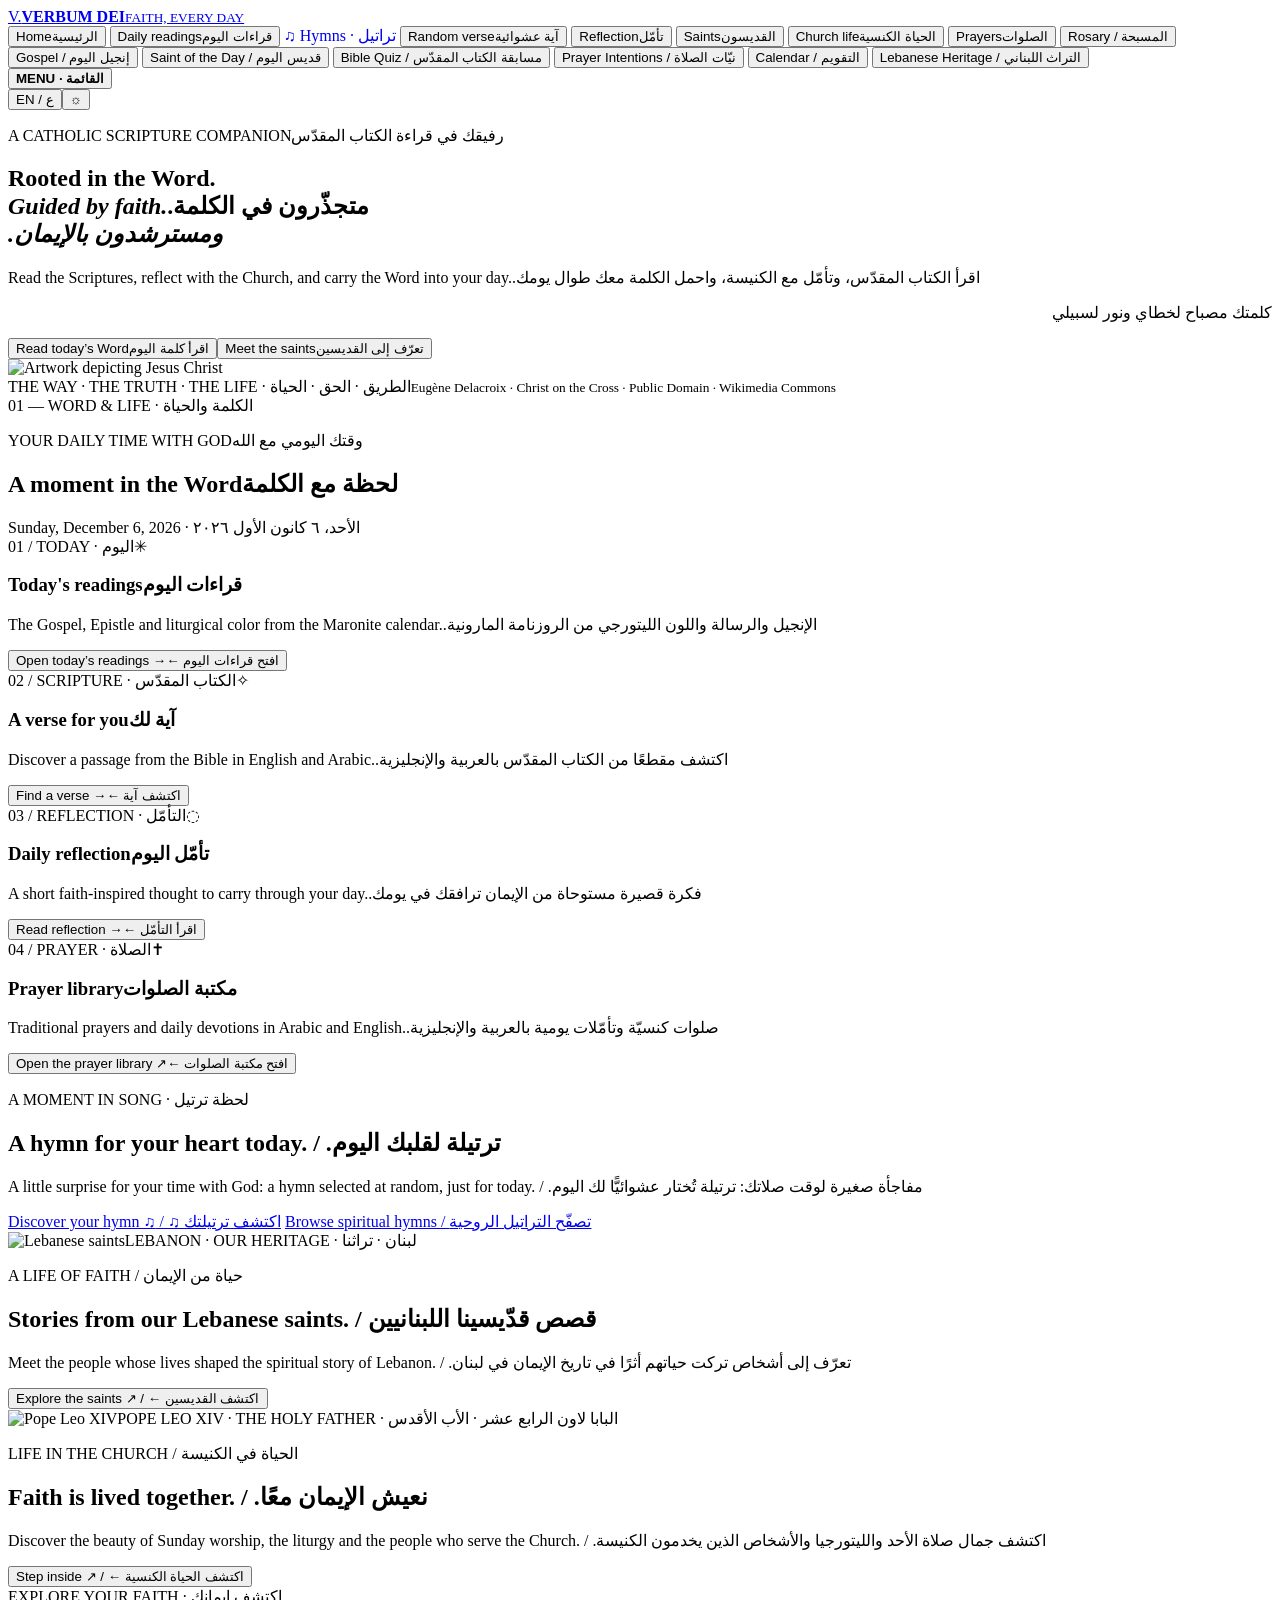
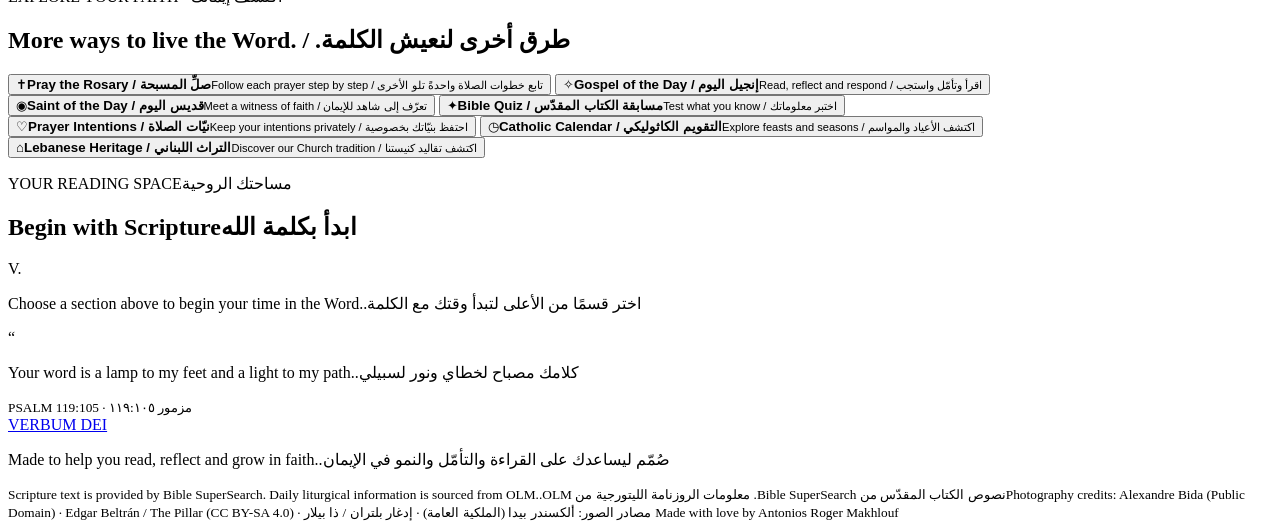
==== index.html @ 1c91845f "Promote hymns and daily surprise in website menu and homepage" ====
<!doctype html>
<html lang="en">
<head>
  <meta charset="utf-8">
  <meta name="viewport" content="width=device-width, initial-scale=1">
  <meta name="theme-color" content="#111c25">
  <meta name="description" content="Verbum Dei — Scripture, Maronite heritage, saints and prayer in Arabic and English.">
  <title>Verbum Dei — A living faith companion</title>
  <link rel="preconnect" href="https://fonts.googleapis.com">
  <link rel="preconnect" href="https://fonts.gstatic.com" crossorigin>
  <link href="https://fonts.googleapis.com/css2?family=Amiri:wght@400;700&family=DM+Sans:wght@400;500;600;700&family=Playfair+Display:wght@500;600;700&display=swap" rel="stylesheet">
  <link rel="stylesheet" href="./style.css?v=20261120-hymns1">
</head>
<body>
<div class="page-shell">
  <header class="site-header">
    <a class="brand" href="./" aria-label="Verbum Dei home"><span class="brand-mark">V.</span><span><strong>VERBUM DEI</strong><small>FAITH, EVERY DAY</small></span></a>
    <nav class="desktop-nav" aria-label="Main navigation">
      <button class="nav-link active" data-view="home" data-i18n="navHome">Home</button>
      <button class="nav-link" data-view="readings" data-i18n="navReadings">Readings</button>
      <a class="nav-link" href="./hymns.html" style="text-decoration:none">♫ Hymns · تراتيل</a>
      <button class="nav-link" data-view="verse" data-i18n="navVerse">Bible</button>
      <button class="nav-link" data-view="reflection" data-i18n="navReflection">Reflection</button>
      <button class="nav-link" data-view="saints" data-i18n="navSaints">Saints</button>
      <button class="nav-link" data-view="priest" data-i18n="navPriest">Church life</button>
      <button class="nav-link" data-view="prayers" data-i18n="navPrayers">Prayers</button>
      <button class="nav-link" data-view="rosary" data-bilingual-en="Rosary" data-bilingual-ar="المسبحة">Rosary</button>
      <button class="nav-link" data-view="gospel" data-bilingual-en="Gospel" data-bilingual-ar="إنجيل اليوم">Gospel</button>
      <button class="nav-link" data-view="saint-day" data-bilingual-en="Saint of the Day" data-bilingual-ar="قديس اليوم">Saint of day</button>
      <button class="nav-link" data-view="quiz" data-bilingual-en="Bible Quiz" data-bilingual-ar="مسابقة الكتاب المقدّس">Quiz</button>
      <button class="nav-link" data-view="intentions" data-bilingual-en="Prayer Intentions" data-bilingual-ar="نيّات الصلاة">Intentions</button>
      <button class="nav-link" data-view="calendar" data-bilingual-en="Calendar" data-bilingual-ar="التقويم">Calendar</button>
      <button class="nav-link" data-view="heritage" data-bilingual-en="Lebanese Heritage" data-bilingual-ar="التراث اللبناني">Lebanon</button>
    </nav>
    <button class="menu-toggle" id="menuToggle" type="button" aria-label="Open navigation menu" aria-controls="sideMenu" aria-haspopup="dialog" onclick="document.getElementById('sideMenu').showModal()"><span></span><span></span><span></span><b class="menu-toggle-label">MENU · القائمة</b></button><div class="header-actions"><button class="icon-button" id="languageButton" type="button" aria-label="Change language">EN / ع</button><button class="icon-button" id="settingsButton" type="button" aria-label="Settings">☼</button></div>
  </header>

  <main>
    <section class="hero">
      <div class="hero-copy">
        <p class="eyebrow" data-i18n="heroEyebrow">A QUIETER PLACE FOR WHAT MATTERS</p>
        <h1 data-i18n="heroTitle">Let the Word<br><em>stay with you.</em></h1>
        <p class="hero-subtitle" data-i18n="heroSubtitle">Scripture for today. Stories rooted in Lebanon. A little space to pause, pray and begin again.</p>
        <p class="arabic-hero" lang="ar" dir="rtl">كلمتك مصباح لخطاي ونور لسبيلي</p>
        <div class="hero-actions"><button class="primary-button" data-action="daily" data-i18n="heroButton">Read today's Word <span>↗</span></button><button class="quiet-button" data-view="saints" data-i18n="saintsButton">Meet the saints</button></div>
      </div>
      <div class="hero-art">
        <img src="https://commons.wikimedia.org/wiki/Special:FilePath/Eug%C3%A8ne_Delacroix_%281798-1863%29_-_Christ_on_the_Cross_-_NG6433_-_National_Gallery.jpg?width=1000" alt="Jesus Christ, in a traditional public-domain painting" loading="eager">
        <div class="image-caption"><span>THE WAY · THE TRUTH · THE LIFE · الطريق · الحق · الحياة</span><small>Artwork: Eugène Delacroix · Christ on the Cross · Public Domain · العمل الفني: أوجين ديلاكروا · المسيح على الصليب · الملكية العامة</small></div>
      </div>
      <div class="hero-index">01 <span>—</span> WORD & LIFE · الكلمة والحياة</div>
    </section>

    <section class="welcome-row">
      <div><p class="section-kicker" data-i18n="welcomeKicker">YOUR DAILY PAUSE</p><h2 data-i18n="welcomeTitle">A moment that belongs to you.</h2></div>
      <div class="date-chip" id="todayDate">Today</div>
    </section>
    <section class="feature-grid">
      <article class="feature-card daily-card"><div class="card-topline"><span class="card-index">01 / TODAY · اليوم</span><span class="card-symbol">✳</span></div><h3 data-i18n="dailyTitle">The daily readings</h3><p data-i18n="dailyDescription">The Gospel, Epistle and liturgical color from the Maronite calendar.</p><button class="text-button" data-action="daily" data-i18n="openReadings">Explore today's readings ↗</button></article>
      <article class="feature-card verse-card"><div class="card-topline"><span class="card-index">02 / SCRIPTURE · الكتاب المقدّس</span><span class="card-symbol">✧</span></div><h3 data-i18n="verseTitle">A verse to carry</h3><p data-i18n="verseDescription">A passage from Scripture in English and Arabic, with a thought to keep.</p><button class="text-button" data-action="verse" data-i18n="findVerse">Find a verse ↗</button></article>
      <article class="feature-card reflection-card"><div class="card-topline"><span class="card-index">03 / REFLECTION · التأمّل</span><span class="card-symbol">◌</span></div><h3 data-i18n="reflectionTitle">A daily reflection</h3><p data-i18n="reflectionDescription">Small reflections and prayers for the ordinary moments of life.</p><button class="text-button" data-action="reflection" data-i18n="readReflection">Take a moment ↗</button></article>
      <article class="feature-card prayer-card"><div class="card-topline"><span class="card-index">04 / PRAYER · الصلاة</span><span class="card-symbol">✝</span></div><h3 data-i18n="prayersTitle">Prayer library</h3><p data-i18n="prayersDescription">Traditional prayers and daily devotions in Arabic and English.</p><button class="text-button" data-view="prayers" data-i18n="openPrayers">Open the prayer library ↗</button></article>
    </section>

    <section class="hymn-invitation" aria-labelledby="hymnInvitationTitle">
      <div class="hymn-invitation-copy">
        <p class="section-kicker">A MOMENT IN SONG · لحظة ترتيل</p>
        <h2 id="hymnInvitationTitle" data-bilingual-en="A hymn for your heart today." data-bilingual-ar="ترتيلة لقلبك اليوم.">A hymn for your heart today.</h2>
        <p data-bilingual-en="A little surprise for your time with God: a hymn selected at random, just for today." data-bilingual-ar="مفاجأة صغيرة لوقت صلاتك: ترتيلة تُختار عشوائيًّا لك اليوم.">A little surprise for your time with God: a hymn selected at random, just for today.</p>
      </div>
      <div class="hymn-invitation-actions">
        <a class="hymn-invitation-action primary" href="./hymns.html#today" data-bilingual-en="Discover your hymn ♫" data-bilingual-ar="اكتشف ترتيلتك ♫">Discover your hymn ♫</a>
        <a class="hymn-invitation-action" href="./hymns.html" data-bilingual-en="Browse spiritual hymns" data-bilingual-ar="تصفّح التراتيل الروحية">Browse spiritual hymns</a>
      </div>
    </section>

    <section class="spotlight-grid">
      <article class="spotlight saint-spotlight">
        <div class="spotlight-image saint-image"><img src="https://encrypted-tbn0.gstatic.com/images?q=tbn:ANd9GcTyjdWGDsHNT6WqDKB55A8XqXgP4Lu_i5AbZQ5ttlpr0g&s=10" alt="Lebanese saints" loading="lazy"><span class="image-label">LEBANON · OUR HERITAGE · لبنان · تراثنا</span></div>
        <div class="spotlight-copy"><p class="section-kicker" data-bilingual-en="A LIFE OF FAITH" data-bilingual-ar="حياة من الإيمان">A LIFE OF FAITH</p><h2 data-bilingual-en="Stories from our Lebanese saints." data-bilingual-ar="قصص قدّيسينا اللبنانيين"><span>Stories from our</span><br><em>Lebanese saints.</em></h2><p data-bilingual-en="Meet the people whose lives shaped the spiritual story of Lebanon." data-bilingual-ar="تعرّف إلى أشخاص تركت حياتهم أثرًا في تاريخ الإيمان في لبنان.">Meet the people whose lives shaped the spiritual story of Lebanon — in Arabic and English.</p><button class="text-button" data-view="saints" data-bilingual-en="Explore the saints ↗" data-bilingual-ar="اكتشف القديسين ←">Explore the saints ↗</button></div>
      </article>
      <article class="spotlight priest-spotlight">
        <div class="spotlight-image priest-image"><img src="https://commons.wikimedia.org/wiki/Special:FilePath/Pope_Leo_XIV_2.jpg" alt="Pope Leo XIV" loading="lazy"><span class="image-label">POPE LEO XIV · THE HOLY FATHER · البابا لاون الرابع عشر · الأب الأقدس</span></div>
        <div class="spotlight-copy"><p class="section-kicker" data-bilingual-en="LIFE IN THE CHURCH" data-bilingual-ar="الحياة في الكنيسة">LIFE IN THE CHURCH</p><h2 data-bilingual-en="Faith is lived together." data-bilingual-ar="نعيش الإيمان معًا."><span>Faith is lived</span><br><em>together.</em></h2><p data-bilingual-en="Discover the beauty of Sunday worship, the liturgy and the people who serve the Church." data-bilingual-ar="اكتشف جمال صلاة الأحد والليتورجيا والأشخاص الذين يخدمون الكنيسة.">Discover the beauty of Sunday worship, the liturgy and the people who serve the Church.</p><button class="text-button" data-view="priest" data-bilingual-en="Step inside ↗" data-bilingual-ar="اكتشف الحياة الكنسية ←">Step inside ↗</button></div>
      </article>
    </section>

    <section class="community-section">
      <div class="section-kicker">EXPLORE YOUR FAITH · اكتشف إيمانك</div>
      <h2 data-bilingual-en="More ways to live the Word." data-bilingual-ar="طرق أخرى لنعيش الكلمة.">More ways to live the Word.</h2>
      <div class="community-grid">
        <button data-view="rosary"><span>✝</span><strong data-bilingual-en="Pray the Rosary" data-bilingual-ar="صلِّ المسبحة">Pray the Rosary</strong><small data-bilingual-en="Follow each prayer step by step" data-bilingual-ar="تابع خطوات الصلاة واحدةً تلو الأخرى">Follow each prayer step by step</small></button>
        <button data-view="gospel"><span>✧</span><strong data-bilingual-en="Gospel of the Day" data-bilingual-ar="إنجيل اليوم">Gospel of the Day</strong><small data-bilingual-en="Read, reflect and respond" data-bilingual-ar="اقرأ وتأمّل واستجب">Read, reflect and respond</small></button>
        <button data-view="saint-day"><span>◉</span><strong data-bilingual-en="Saint of the Day" data-bilingual-ar="قديس اليوم">Saint of the Day</strong><small data-bilingual-en="Meet a witness of faith" data-bilingual-ar="تعرّف إلى شاهد للإيمان">Meet a witness of faith</small></button>
        <button data-view="quiz"><span>✦</span><strong data-bilingual-en="Bible Quiz" data-bilingual-ar="مسابقة الكتاب المقدّس">Bible Quiz</strong><small data-bilingual-en="Test what you know" data-bilingual-ar="اختبر معلوماتك">Test what you know</small></button>
        <button data-view="intentions"><span>♡</span><strong data-bilingual-en="Prayer Intentions" data-bilingual-ar="نيّات الصلاة">Prayer Intentions</strong><small data-bilingual-en="Keep your intentions privately" data-bilingual-ar="احتفظ بنيّاتك بخصوصية">Keep your intentions privately</small></button>
        <button data-view="calendar"><span>◷</span><strong data-bilingual-en="Catholic Calendar" data-bilingual-ar="التقويم الكاثوليكي">Catholic Calendar</strong><small data-bilingual-en="Explore feasts and seasons" data-bilingual-ar="اكتشف الأعياد والمواسم">Explore feasts and seasons</small></button>
        <button data-view="heritage"><span>⌂</span><strong data-bilingual-en="Lebanese Heritage" data-bilingual-ar="التراث اللبناني">Lebanese Heritage</strong><small data-bilingual-en="Discover our Church tradition" data-bilingual-ar="اكتشف تقاليد كنيستنا">Discover our Church tradition</small></button>
      </div>
    </section>

    <section class="content-panel" id="contentPanel" aria-live="polite">
      <div class="panel-heading"><div><p class="section-kicker" data-i18n="yourReading">YOUR READING SPACE</p><h2 id="panelTitle" data-i18n="welcomePanelTitle">Begin with Scripture</h2></div><span class="panel-mark">V.</span></div>
      <div id="output" class="output-content"><p class="empty-state" data-i18n="emptyPrompt">Choose a section above to begin your time in the Word.</p></div>
    </section>
    <section class="quote-strip"><span>“</span><p data-i18n="quote">Your word is a lamp to my feet and a light to my path.</p><small>PSALM 119:105 · مزمور ١١٩:١٠٥</small></section>
  </main>
  <footer class="site-footer"><a class="footer-brand" href="./">VERBUM DEI</a><p data-i18n="footer">Made to help you read, reflect and grow in faith.</p><small class="disclaimer" data-i18n="disclaimer">Scripture text is provided by Bible SuperSearch. Daily liturgical information is sourced from OLM.</small><small class="credits">Photography credits: Alexandre Bida (Public Domain) · Edgar Beltrán / The Pillar (CC BY-SA 4.0) · مصادر الصور: ألكسندر بيدا (الملكية العامة) · إدغار بلتران / ذا بيلار</small>
    <small class="credits">Made with love by Antonios Roger Makhlouf</small></footer>
</div>


  <dialog class="side-menu" id="sideMenu" aria-label="Main navigation" onclick="if(event.target.closest('[data-view]')) this.close()">
    <div class="side-menu-heading">
      <div><span class="side-menu-kicker">VERBUM DEI</span><h2>Explore · اكتشف</h2><p>Choose a section · اختر قسمًا</p></div>
      <button class="side-menu-close" id="sideMenuClose" type="button" aria-label="Close menu" onclick="document.getElementById('sideMenu').close()">×</button>
    </div>
    <nav class="side-menu-links" aria-label="Website sections">
      <button class="side-menu-link" data-view="home"><span class="side-menu-icon">⌂</span><span><strong>Home</strong><small>الرئيسية</small></span></button>
      <button class="side-menu-link" data-view="readings"><span class="side-menu-icon">☼</span><span><strong>Daily Readings</strong><small>قراءات اليوم</small></span></button>
      <a class="side-menu-link" href="./hymns.html" style="text-decoration:none"><span class="side-menu-icon">♫</span><span><strong>Spiritual Hymns</strong><small>تراتيل روحية</small></span></a>
      <a class="side-menu-link" href="./hymns.html#today" style="text-decoration:none"><span class="side-menu-icon">✦</span><span><strong>Your Hymn Today</strong><small>ترتيلة لك اليوم</small></span></a>
      <button class="side-menu-link" data-view="gospel"><span class="side-menu-icon">✝</span><span><strong>Gospel of the Day</strong><small>إنجيل اليوم</small></span></button>
      <button class="side-menu-link" data-view="verse"><span class="side-menu-icon">▤</span><span><strong>Bible & Verses</strong><small>الكتاب المقدّس والآيات</small></span></button>
      <button class="side-menu-link" data-view="reflection"><span class="side-menu-icon">✧</span><span><strong>Daily Reflection</strong><small>تأمّل اليوم</small></span></button>
      <button class="side-menu-link" data-view="saints"><span class="side-menu-icon">◉</span><span><strong>Lebanese Saints</strong><small>القدّيسون اللبنانيون</small></span></button>
      <button class="side-menu-link" data-view="saint-day"><span class="side-menu-icon">✦</span><span><strong>Saint of the Day</strong><small>قدّيس اليوم</small></span></button>
      <button class="side-menu-link" data-view="priest"><span class="side-menu-icon">⌂</span><span><strong>Church Life</strong><small>الحياة الكنسيّة</small></span></button>
      <button class="side-menu-link" data-view="prayers"><span class="side-menu-icon">♡</span><span><strong>Prayer Library</strong><small>مكتبة الصلوات</small></span></button>
      <button class="side-menu-link" data-view="rosary"><span class="side-menu-icon">✝</span><span><strong>Rosary</strong><small>المسبحة</small></span></button>
      <button class="side-menu-link" data-view="quiz"><span class="side-menu-icon">?</span><span><strong>Bible Quiz</strong><small>مسابقة الكتاب المقدّس</small></span></button>
      <button class="side-menu-link" data-view="intentions"><span class="side-menu-icon">♡</span><span><strong>Prayer Intentions</strong><small>نيّات الصلاة</small></span></button>
      <button class="side-menu-link" data-view="calendar"><span class="side-menu-icon">▦</span><span><strong>Church Calendar</strong><small>التقويم الكنسي</small></span></button>
      <button class="side-menu-link" data-view="heritage"><span class="side-menu-icon">⌁</span><span><strong>Lebanese Heritage</strong><small>التراث اللبناني</small></span></button>
    </nav>
    <div class="side-menu-footer"><button class="side-menu-settings" id="sideMenuSettings" type="button" onclick="document.getElementById('sideMenu').close(); document.getElementById('settingsButton').click()"><span>⚙</span><span><strong>Settings</strong><small>الإعدادات</small></span></button><p>Faith, every day · الإيمان كل يوم</p></div>
  </dialog>

<dialog id="settingsDialog" class="settings-dialog"><form method="dialog" class="settings-form"><div class="dialog-heading"><div><p class="section-kicker" data-i18n="settingsKicker">MAKE IT YOURS</p><h2 data-i18n="settingsTitle">Settings</h2></div><button class="close-button" value="cancel" aria-label="Close">×</button></div><label for="displayLanguage" data-i18n="languageLabel">Display language</label><select id="displayLanguage"><option value="both">English + العربية</option><option value="en">English</option><option value="ar">العربية</option></select><label for="fontSize" data-i18n="fontLabel">Website text size</label><select id="fontSize"><option value="small">Small · صغير</option><option value="normal">Normal · عادي</option><option value="large">Large · كبير</option><option value="xlarge">Extra large · كبير جدًا</option></select><label for="colorTheme" data-i18n="themeLabel">Color mood</label><select id="colorTheme"><option value="midnight">Midnight & copper · منتصف الليل والنحاس</option><option value="daylight">Daylight · ضوء النهار</option></select><button class="primary-button" id="saveSettings" value="save" data-i18n="saveSettings">Save settings</button></form></dialog>
<script src="./botData.js" defer></script><script src="./prayers.js" defer></script><script src="./app.js?v=20261112-14" defer></script><script src="./saints.js?v=20261115-1" defer></script>
</body></html>
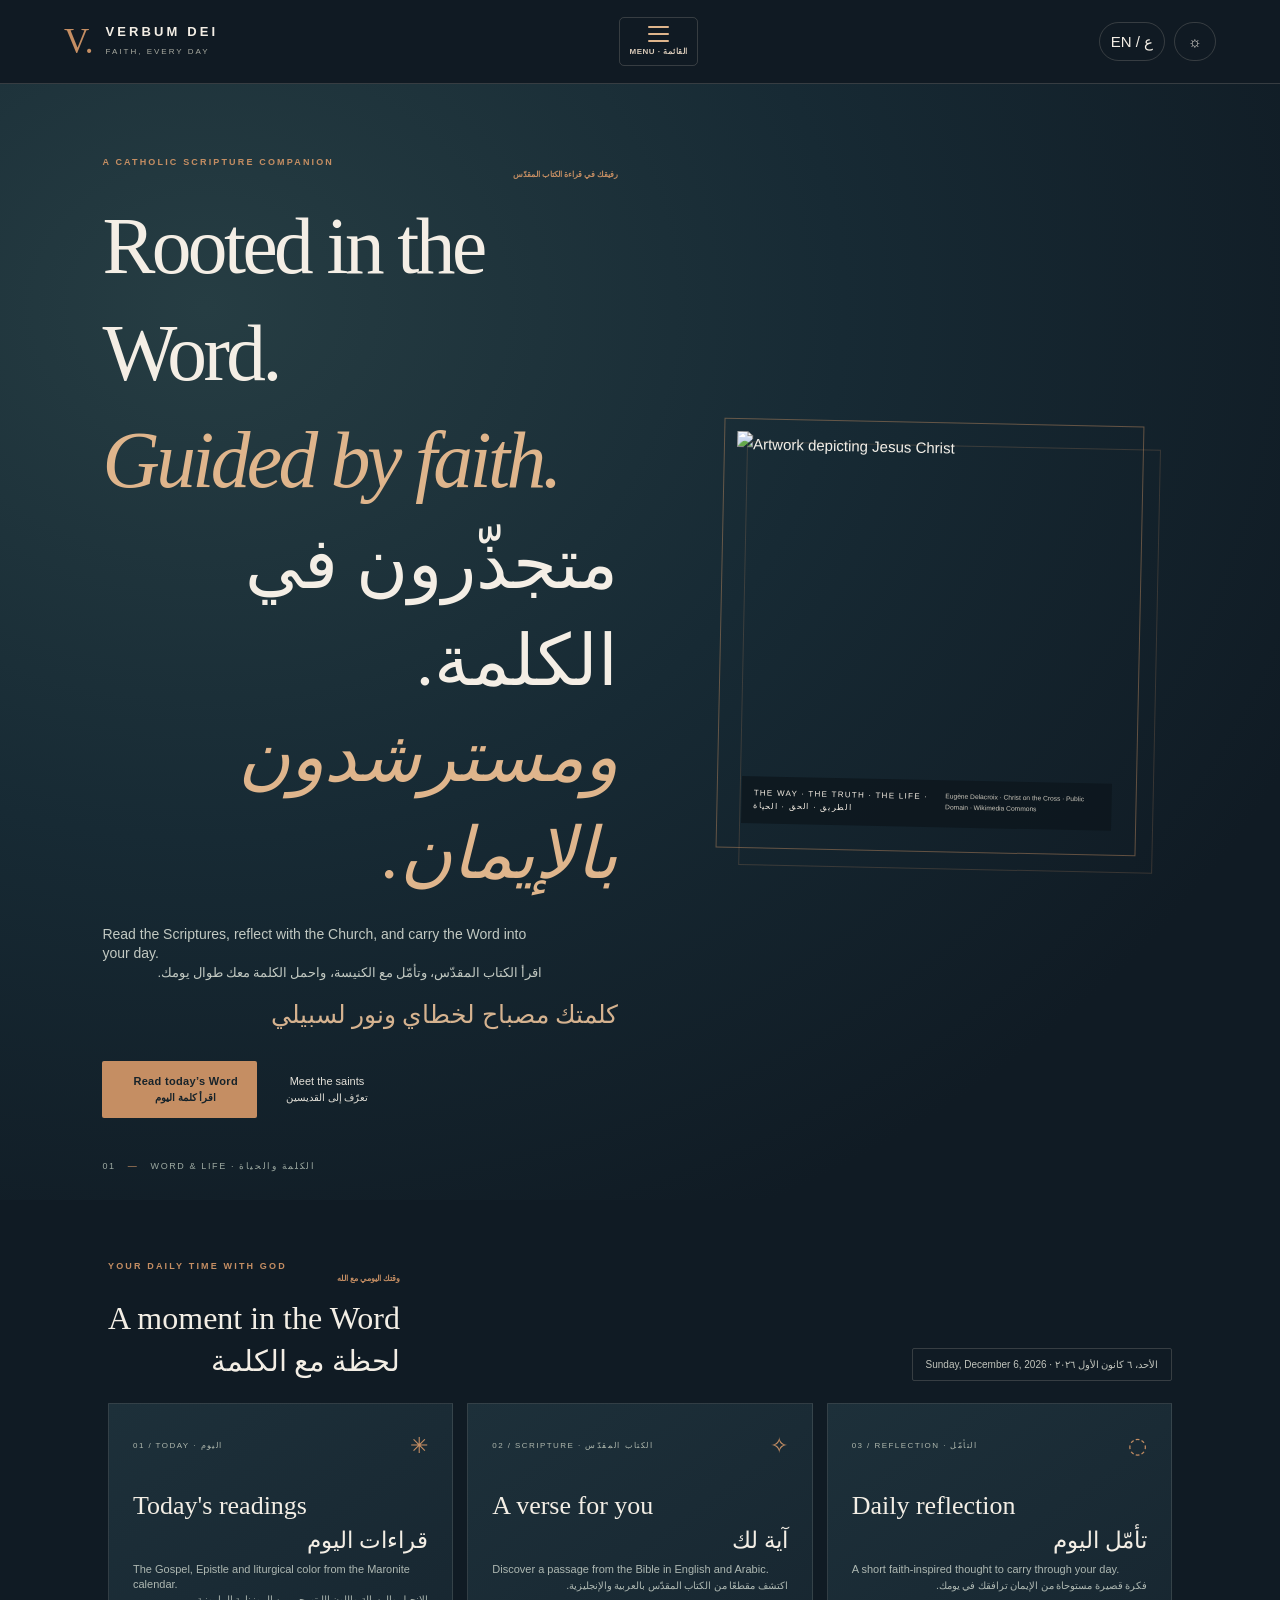
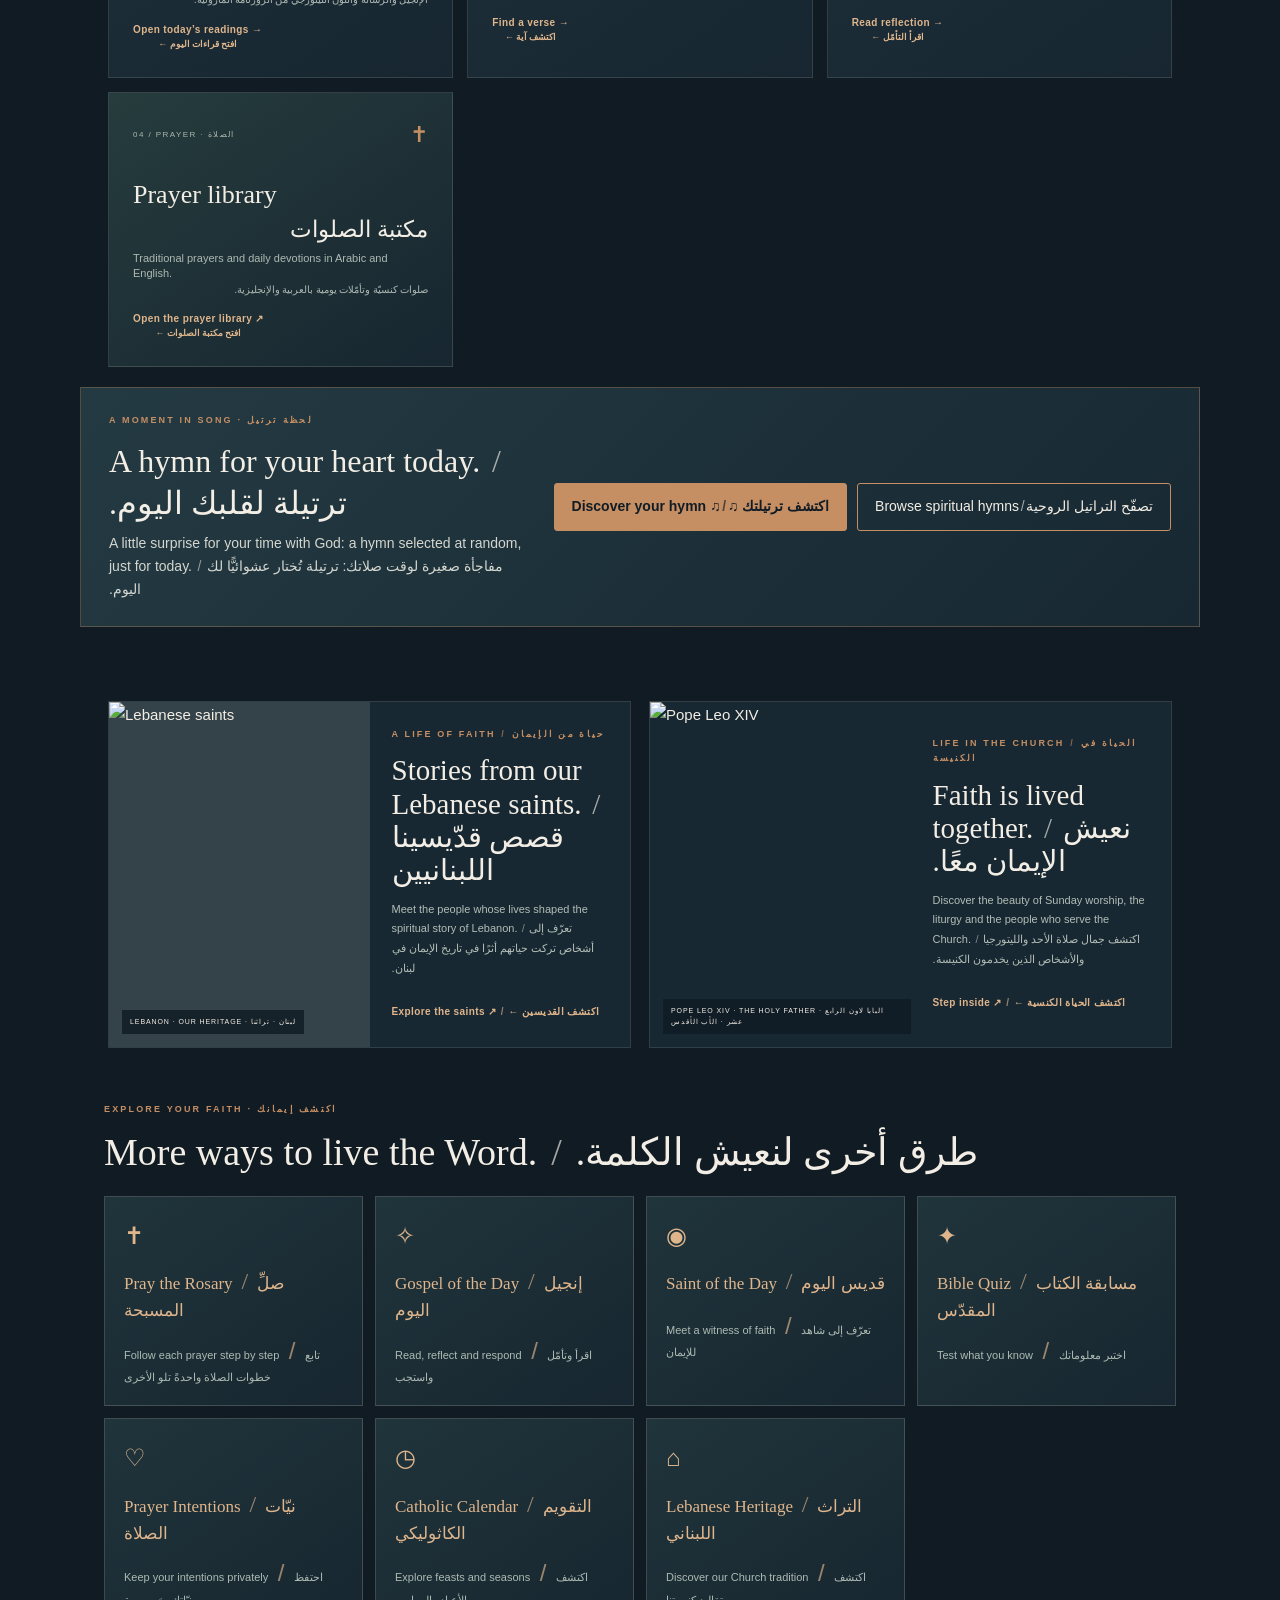
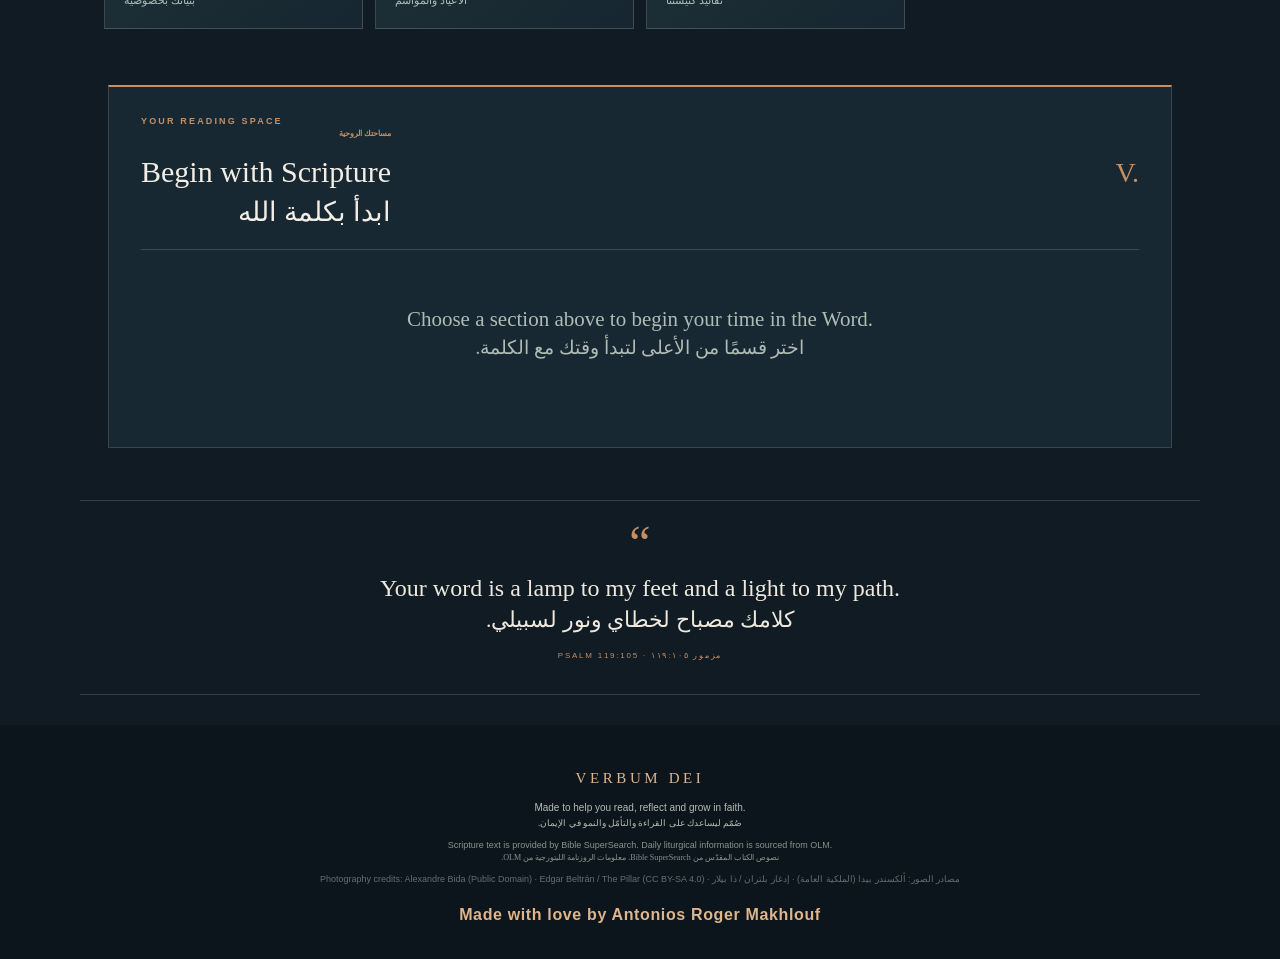
==== commit b9ec51b6: "Refresh cached scripts and styles for daily saints biography feature" ====
--- a/index.html
+++ b/index.html
@@ -9,7 +9,7 @@
   <link rel="preconnect" href="https://fonts.googleapis.com">
   <link rel="preconnect" href="https://fonts.gstatic.com" crossorigin>
   <link href="https://fonts.googleapis.com/css2?family=Amiri:wght@400;700&family=DM+Sans:wght@400;500;600;700&family=Playfair+Display:wght@500;600;700&display=swap" rel="stylesheet">
-  <link rel="stylesheet" href="./style.css?v=20261120-hymns1">
+  <link rel="stylesheet" href="./style.css?v=20261120-saintbio1">
 </head>
 <body>
 <div class="page-shell">
@@ -137,5 +137,5 @@
   </dialog>
 
 <dialog id="settingsDialog" class="settings-dialog"><form method="dialog" class="settings-form"><div class="dialog-heading"><div><p class="section-kicker" data-i18n="settingsKicker">MAKE IT YOURS</p><h2 data-i18n="settingsTitle">Settings</h2></div><button class="close-button" value="cancel" aria-label="Close">×</button></div><label for="displayLanguage" data-i18n="languageLabel">Display language</label><select id="displayLanguage"><option value="both">English + العربية</option><option value="en">English</option><option value="ar">العربية</option></select><label for="fontSize" data-i18n="fontLabel">Website text size</label><select id="fontSize"><option value="small">Small · صغير</option><option value="normal">Normal · عادي</option><option value="large">Large · كبير</option><option value="xlarge">Extra large · كبير جدًا</option></select><label for="colorTheme" data-i18n="themeLabel">Color mood</label><select id="colorTheme"><option value="midnight">Midnight & copper · منتصف الليل والنحاس</option><option value="daylight">Daylight · ضوء النهار</option></select><button class="primary-button" id="saveSettings" value="save" data-i18n="saveSettings">Save settings</button></form></dialog>
-<script src="./botData.js" defer></script><script src="./prayers.js" defer></script><script src="./app.js?v=20261112-14" defer></script><script src="./saints.js?v=20261115-1" defer></script>
+<script src="./botData.js" defer></script><script src="./prayers.js" defer></script><script src="./app.js?v=20261120-saintbio1" defer></script><script src="./saints.js?v=20261120-saintbio1" defer></script>
 </body></html>
--- a/style.css
+++ b/style.css
@@ -0,0 +1,284 @@
+:root{--night:#101b24;--night-2:#172630;--night-3:#20333c;--paper:#f3eee5;--paper-2:#e8dfd2;--ink:#202b2d;--muted:#a8b0a9;--copper:#c58e63;--copper-light:#dfb58c;--olive:#8d9479;--line:rgba(232,220,203,.18);--card:#192832;--reading-scale:1}
+*{box-sizing:border-box}html{scroll-behavior:smooth}body{margin:0;background:var(--night);color:var(--paper);font-family:"DM Sans",sans-serif;font-size:15px;line-height:1.7}.page-shell{overflow:hidden}button,select{font:inherit}button{cursor:pointer}.site-header{min-height:84px;display:flex;align-items:center;justify-content:space-between;padding:0 max(5vw,24px);background:rgba(16,27,36,.96);border-bottom:1px solid var(--line);position:relative;z-index:5}.brand{display:flex;align-items:center;gap:12px;color:var(--paper);text-decoration:none}.brand-mark{font-family:"Playfair Display",serif;font-size:35px;color:var(--copper);line-height:1}.brand strong{display:block;font-size:13px;letter-spacing:.24em;line-height:1.2}.brand small{display:block;color:#a8aaa0;font-size:8px;letter-spacing:.25em;margin-top:5px}.desktop-nav{display:flex;align-items:center;gap:24px}.nav-link{background:none;border:0;color:#b8c0bb;font-size:11px;padding:10px 0;white-space:nowrap;transition:color .2s}.nav-link:hover,.nav-link.active{color:var(--copper-light)}.header-actions{display:flex;gap:9px}.icon-button{color:var(--paper);border:1px solid var(--line);background:transparent;border-radius:50px;min-width:42px;height:39px;padding:0 11px}.icon-button:hover{border-color:var(--copper)}.hero{position:relative;min-height:560px;display:grid;grid-template-columns:1.02fr .98fr;align-items:center;gap:6%;padding:72px max(8vw,34px) 82px;background:radial-gradient(ellipse at 16% 20%,#263d43 0%,#172a34 42%,#101b24 80%)}.hero-copy{max-width:570px;position:relative;z-index:1}.eyebrow,.section-kicker{font-size:9px;letter-spacing:.24em;font-weight:700;color:var(--copper);margin:0 0 12px}.hero h1{font-family:"Playfair Display",serif;font-size:clamp(48px,6.2vw,84px);line-height:1.02;font-weight:500;letter-spacing:-.045em;margin:0;color:#f4eee5}.hero h1 em,.spotlight h2 em{font-weight:500;color:var(--copper-light)}.hero-subtitle{max-width:440px;color:#c2c9c2;font-size:14px;margin:23px 0 12px}.arabic-hero{font-family:Amiri,serif;font-size:25px;color:#d5b28f;margin:12px 0 25px}.hero-actions{display:flex;gap:23px;align-items:center}.primary-button{border:0;border-radius:2px;background:var(--copper);color:#17232a;padding:13px 19px;font-weight:700;font-size:11px;letter-spacing:.03em}.primary-button:hover{background:#d8a77d}.primary-button span{padding-left:12px}.quiet-button{background:none;border:0;color:#e3e0d8;font-size:11px}.hero-art{position:relative;width:min(100%,420px);justify-self:center;height:430px;padding:12px;border:1px solid rgba(197,142,99,.45);transform:rotate(1.2deg)}.hero-art:before{content:"";position:absolute;inset:22px -18px -18px 22px;border:1px solid rgba(197,142,99,.22);z-index:0}.hero-art img{width:100%;height:100%;object-fit:cover;object-position:center 30%;filter:saturate(.78) contrast(1.02);position:relative;z-index:1}.image-caption{position:absolute;bottom:24px;left:24px;right:24px;z-index:2;background:rgba(12,22,28,.76);padding:10px 12px;color:#f5eee4;font-size:8px;letter-spacing:.16em;display:flex;justify-content:space-between;gap:8px}.image-caption small{letter-spacing:0;color:#c9c5ba}.hero-index{position:absolute;bottom:25px;left:8vw;font-size:9px;letter-spacing:.18em;color:#9da9a1}.hero-index span{color:var(--copper);padding:0 8px}.welcome-row{display:flex;justify-content:space-between;align-items:end;margin:60px auto 22px;max-width:1120px;padding:0 28px}.welcome-row h2,.panel-heading h2,.dialog-heading h2{font-family:"Playfair Display",serif;font-size:32px;line-height:1.15;font-weight:500;margin:0;color:var(--paper)}.date-chip{border:1px solid var(--line);color:#c1c4bc;border-radius:2px;padding:7px 13px;font-size:10px}.feature-grid{max-width:1120px;margin:0 auto;padding:0 28px;display:grid;grid-template-columns:repeat(3,1fr);gap:14px}.feature-card{background:linear-gradient(145deg,#1d303a,#172630);border:1px solid rgba(232,220,203,.12);padding:23px 24px 22px;min-height:220px;transition:transform .25s,border-color .25s}.feature-card:hover{transform:translateY(-5px);border-color:rgba(197,142,99,.55)}.card-topline{display:flex;justify-content:space-between;align-items:center}.card-index{font-size:8px;letter-spacing:.18em;color:#aeb7ad}.card-symbol{font-size:22px;color:var(--copper)}.feature-card h3{font-family:"Playfair Display",serif;font-size:26px;font-weight:500;color:#f3eee5;margin:24px 0 5px}.feature-card p{color:#aeb8b2;font-size:11px;line-height:1.7;min-height:38px;margin:0 0 16px}.text-button{border:0;padding:0;background:transparent;color:var(--copper-light);font-size:10px;font-weight:700;letter-spacing:.04em}.text-button:hover{color:#fff}.spotlight-grid{max-width:1120px;margin:74px auto 0;padding:0 28px;display:grid;grid-template-columns:1fr 1fr;gap:18px}.spotlight{background:#182832;border:1px solid rgba(232,220,203,.12);display:grid;grid-template-columns:1fr 1fr;min-height:310px;overflow:hidden}.spotlight-image{min-height:310px;position:relative;background-size:cover;background-position:center}.saint-image{background-color:#34434a}.saint-image>img{width:100%;height:100%;position:absolute;inset:0;object-fit:cover;object-position:center;filter:linear-gradient(180deg,rgba(16,27,36,.05),rgba(16,27,36,.45))}.priest-image img{width:100%;height:100%;position:absolute;inset:0;object-fit:cover;object-position:center}.image-label{position:absolute;left:13px;bottom:13px;z-index:2;background:rgba(16,27,36,.82);padding:6px 8px;color:#f4eee5;font-size:7px;letter-spacing:.13em}.spotlight-copy{padding:25px 22px;align-self:center}.spotlight h2{font-family:"Playfair Display",serif;font-size:29px;line-height:1.15;font-weight:500;margin:0 0 12px}.spotlight-copy>p:not(.section-kicker){font-size:11px;color:#b2bdb6;line-height:1.8;margin:0 0 18px}.content-panel{max-width:1064px;margin:56px auto 0;padding:28px 32px 32px;background:#182832;border:1px solid rgba(232,220,203,.16);border-top:2px solid var(--copper);min-height:210px}.panel-heading{display:flex;align-items:center;justify-content:space-between;padding-bottom:18px;border-bottom:1px solid var(--line)}.panel-heading h2{font-size:30px}.panel-mark{font-family:"Playfair Display",serif;font-size:28px;color:var(--copper)}.empty-state{color:#b0bbb4;text-align:center;padding:34px 10px;font-family:"Playfair Display",serif;font-size:21px}.output-content{font-size:calc(14px * var(--reading-scale))}.output-content h3{font-family:"Playfair Display",serif;font-size:25px;color:var(--copper-light);margin:22px 0 8px}.reading-block{border-bottom:1px solid var(--line);padding:12px 0 18px}.reading-block:last-child{border:0}.reference{color:var(--copper);font-size:10px;letter-spacing:.08em;font-weight:700}.scripture{font-family:"Playfair Display",serif;font-size:22px;line-height:1.6;color:#f1ece2;white-space:pre-wrap}.scripture.arabic{font-family:Amiri,serif;font-size:25px;line-height:1.9;direction:rtl;text-align:right}.meaning{color:#b3beb7;font-size:12px;white-space:pre-wrap}.two-language{display:grid;grid-template-columns:1fr 1fr;gap:22px}.language-column{min-width:0}.loading{color:#bdc4bb;padding:26px 0;text-align:center}.error-message{color:#f0b4a8;background:rgba(160,68,68,.12);padding:12px 14px}.quote-strip{max-width:1120px;margin:52px auto 0;text-align:center;padding:28px 20px;border-top:1px solid var(--line);border-bottom:1px solid var(--line)}.quote-strip>span{font-family:Georgia,serif;font-size:48px;color:var(--copper);line-height:.6}.quote-strip p{font-family:"Playfair Display",serif;font-size:24px;margin:5px 0;color:#eee8dd}.quote-strip small{color:var(--copper);font-size:8px;letter-spacing:.22em}.site-footer{text-align:center;padding:40px 20px 30px;margin-top:30px;background:#0c151c;color:#c9c6bb}.footer-brand{font-family:"Playfair Display",serif;letter-spacing:.24em;color:var(--copper-light);text-decoration:none}.site-footer p{font-size:10px;color:#b4bcb5}.site-footer small{display:block;color:#87948d;font-size:9px;margin-top:8px}.site-footer .credits{opacity:.7}.settings-dialog{border:1px solid var(--copper);border-radius:3px;width:min(92vw,440px);padding:0;background:var(--night-2);color:var(--paper)}.settings-dialog::backdrop{background:rgba(5,12,16,.78);backdrop-filter:blur(4px)}.settings-form{padding:27px;display:grid;gap:10px}.dialog-heading{display:flex;justify-content:space-between;align-items:start;margin-bottom:12px}.dialog-heading h2{font-size:32px}.close-button{border:0;background:transparent;font-size:28px;color:#aeb7ad}.settings-form label{font-size:11px;color:#c0c8c0;font-weight:700;margin-top:7px}.settings-form select{border:1px solid var(--line);background:#20333c;color:var(--paper);border-radius:2px;padding:11px}.theme-day{--night:#e9e4da;--night-2:#f2eee6;--paper:#263236;--line:rgba(38,50,54,.2);--card:#f4f0e8}.theme-day .site-header,.theme-day .site-footer{background:#dcd5c8;color:#263236}.theme-day .hero{background:linear-gradient(120deg,#d7ded6,#eee6d8)}.theme-day .hero h1,.theme-day .welcome-row h2,.theme-day .panel-heading h2{color:#263236}.theme-day .hero-subtitle,.theme-day .feature-card p{color:#5b6864}.theme-day .feature-card,.theme-day .spotlight,.theme-day .content-panel{background:#f6f1e8}.theme-day .feature-card h3,.theme-day .spotlight h2,.theme-day .scripture{color:#263236}.theme-day .spotlight-copy>p:not(.section-kicker),.theme-day .meaning{color:#5b6864}body.lang-ar{font-family:Amiri,serif}body.lang-ar .desktop-nav{direction:rtl}body.lang-ar .welcome-row,body.lang-ar .panel-heading{direction:rtl}
+.saints-toolbar{display:flex;gap:12px;flex-wrap:wrap;align-items:center;margin:22px 0}.saints-search{flex:1;min-width:220px;background:#20333c;border:1px solid var(--line);padding:12px;color:var(--paper);outline:none}.saints-search:focus{border-color:var(--copper)}.saints-grid{display:grid;grid-template-columns:repeat(3,1fr);gap:12px}.saint-card{background:#20333c;border:1px solid var(--line);padding:18px;text-align:left;color:var(--paper);min-height:170px;transition:.2s}.saint-card:hover{border-color:var(--copper);transform:translateY(-3px)}.saint-letter{font-family:"Playfair Display",serif;font-size:28px;color:var(--copper)}.saint-card h3{font-family:"Playfair Display",serif;font-size:20px;font-weight:500;margin:8px 0 3px}.saint-card p{font-size:10px;color:#b4beb7;margin:0}.saint-status{font-size:8px;letter-spacing:.12em;color:var(--copper-light);text-transform:uppercase}.saint-detail{padding:22px 0}.saint-detail h3{font-family:"Playfair Display",serif;font-size:28px;color:var(--copper-light)}.saint-detail .two-language{margin:14px 0}.saint-detail p{line-height:1.85}.saint-detail .arabic{font-family:Amiri,serif;font-size:21px;direction:rtl;text-align:right}.back-button{background:none;border:1px solid var(--line);padding:8px 12px;color:var(--paper);font-size:10px}.alphabet{display:flex;gap:5px;flex-wrap:wrap}.alphabet button{border:1px solid var(--line);background:transparent;color:#c7c9c0;padding:5px 8px;font-size:9px}.alphabet button.active{background:var(--copper);color:#17232a}
+@media(max-width:900px){.desktop-nav{gap:12px}.hero{padding-left:5vw;padding-right:5vw;gap:3%}.spotlight{grid-template-columns:1fr}.spotlight-image{min-height:220px}.spotlight-copy{padding:20px}.content-panel{margin-left:20px;margin-right:20px}}@media(max-width:700px){.site-header{min-height:72px;flex-wrap:wrap;gap:10px;padding:12px 17px}.desktop-nav{order:3;width:100%;overflow-x:auto;gap:19px;padding:2px 0 5px}.nav-link{white-space:nowrap}.hero{grid-template-columns:1fr;padding:54px 20px 65px;gap:34px}.hero h1{font-size:54px}.hero-art{height:300px;width:min(82%,330px);justify-self:center}.hero-index{left:20px}.welcome-row{margin:39px auto 18px;padding:0 18px;align-items:center}.welcome-row h2{font-size:26px}.date-chip{font-size:9px}.feature-grid{grid-template-columns:1fr;padding:0 18px;gap:10px}.feature-card{min-height:0}.feature-card h3{margin-top:15px}.feature-card p{min-height:0}.spotlight-grid{grid-template-columns:1fr;padding:0 18px;margin-top:48px}.spotlight{grid-template-columns:1fr 1fr;min-height:240px}.spotlight-image{min-height:240px}.spotlight h2{font-size:24px}.content-panel{margin:42px 17px 0;padding:21px 17px}.two-language{grid-template-columns:1fr;gap:9px}.saints-grid{grid-template-columns:1fr 1fr}.quote-strip{margin-left:18px;margin-right:18px}.quote-strip p{font-size:20px}}@media(max-width:420px){.spotlight{grid-template-columns:1fr}.spotlight-image{min-height:220px}.saints-grid{grid-template-columns:1fr}.hero-actions{gap:14px}.hero-art{height:280px}}
+
+/* Prayer library */
+.prayer-card{background:linear-gradient(145deg,#263c3d,#172630)}
+.prayer-filters{display:flex;flex-wrap:wrap;gap:8px;margin:24px 0 18px}
+.prayer-filter{border:1px solid var(--line);background:transparent;color:#c9cfc7;padding:8px 12px;font-size:10px;border-radius:2px}
+.prayer-filter:hover,.prayer-filter.active{background:var(--copper);border-color:var(--copper);color:#17232a}
+.prayer-library-hero{height:260px;position:relative;overflow:hidden;border:1px solid rgba(197,142,99,.45);margin:18px 0 22px;background:#111c25}
+.prayer-library-hero img{width:100%;height:100%;object-fit:cover;object-position:center 48%;filter:brightness(.58) saturate(.82)}
+.prayer-library-overlay{position:absolute;inset:0;display:flex;flex-direction:column;justify-content:center;align-items:flex-start;padding:28px 34px;background:linear-gradient(90deg,rgba(12,20,25,.82),rgba(12,20,25,.08));}
+.prayer-library-overlay>span{font-size:9px;letter-spacing:.2em;color:var(--copper-light)}
+.prayer-library-overlay h3{font-family:"Playfair Display",serif;font-size:clamp(27px,4vw,42px);font-weight:500;color:#fff;margin:8px 0}
+.prayer-library-overlay p{max-width:500px;color:#f1ece2;font-size:12px;margin:0}
+.prayer-entry{padding:18px 0 20px;border-bottom:1px solid var(--line)}
+.prayer-entry-heading{display:flex;align-items:center;gap:12px}
+.prayer-cross{display:grid;place-items:center;width:34px;height:34px;border:1px solid rgba(197,142,99,.45);color:var(--copper-light);font-size:18px}
+.prayer-entry-heading h3{font-family:"Playfair Display",serif;font-size:22px;font-weight:500;color:var(--copper-light);margin:0}
+.prayer-entry-heading small{font-size:9px;color:#9faea5;letter-spacing:.04em}
+.prayer-entry .two-language{margin-top:14px}
+.prayer-entry .prayer-text{font-family:"Playfair Display",serif;font-size:16px;line-height:1.9;color:#f1ece2;white-space:pre-wrap}
+.prayer-entry .prayer-text.arabic{font-family:Amiri,serif;font-size:23px;line-height:1.9;text-align:right;direction:rtl}
+.prayer-entry .language-column{padding:0 10px}
+.prayer-credit{font-size:9px;color:#98a69e;margin:16px 0 4px}
+.prayer-credit a{color:var(--copper-light)}
+@media(max-width:700px){.prayer-library-hero{height:230px}.prayer-library-overlay{padding:20px}.prayer-filters{gap:6px}.prayer-filter{font-size:9px;padding:7px 9px}.prayer-entry .two-language{grid-template-columns:1fr;gap:12px}.prayer-entry .language-column{padding:0}}
+
+/* Community features */
+.community-section{max-width:1120px;margin:54px auto 10px;padding:0 24px}.community-section h2{font:500 clamp(27px,4vw,38px) "Playfair Display",serif;color:var(--paper);margin:10px 0 22px}.community-grid{display:grid;grid-template-columns:repeat(4,1fr);gap:12px}.community-grid button{min-height:142px;text-align:left;padding:19px;background:linear-gradient(145deg,#20343b,#172630);border:1px solid var(--line);color:var(--paper);display:flex;flex-direction:column;gap:8px;cursor:pointer;transition:.2s}.community-grid button:hover{border-color:var(--copper);transform:translateY(-2px)}.community-grid button span{font-size:24px;color:var(--copper-light)}.community-grid button strong{font:500 17px "Playfair Display",serif}.community-grid button small{font-size:10px;color:#aebbb3;line-height:1.5}.feature-hero{padding:26px;background:linear-gradient(135deg,#263d40,#14232d);border:1px solid rgba(197,142,99,.35);margin:10px 0 22px}.feature-kicker{font-size:9px;letter-spacing:.18em;color:var(--copper-light)}.feature-hero h3{font:500 clamp(25px,4vw,36px) "Playfair Display",serif;color:#fff;margin:9px 0}.feature-hero p{color:#d1d7d0;font-size:13px;line-height:1.7}.feature-hero .arabic{font:23px Amiri,serif;text-align:right}.feature-toolbar{display:grid;gap:8px;max-width:560px;margin:20px 0}.feature-toolbar label,.intention-form label{font-size:11px;color:var(--copper-light)}.feature-toolbar select,.intention-form textarea{background:#20333c;color:var(--paper);border:1px solid var(--line);padding:12px;font:inherit}.progress-track{height:5px;background:#314047;margin:14px 0 8px;overflow:hidden}.progress-track span{height:100%;display:block;background:var(--copper);transition:width .2s}.rosary-current{padding:24px;background:rgba(197,142,99,.07);border:1px solid var(--line);margin:16px 0}.rosary-current h3{font:500 23px "Playfair Display",serif;color:var(--copper-light)}.rosary-current .arabic{font:25px Amiri,serif;text-align:right}.feature-actions{display:flex;justify-content:space-between;gap:12px;align-items:center;margin:20px 0}.quiz-card{padding:22px;border:1px solid var(--line);background:rgba(32,51,60,.55)}.quiz-card h3{font:500 24px "Playfair Display",serif;color:var(--paper)}.quiz-options{display:grid;grid-template-columns:1fr;gap:9px;margin:20px 0}.quiz-option{padding:13px;text-align:left;background:#20333c;color:var(--paper);border:1px solid var(--line);cursor:pointer}.quiz-option:disabled{opacity:.8}.quiz-option.correct{border-color:#8ab89a;background:rgba(90,150,110,.15)}.quiz-feedback{min-height:35px;color:#c4d1c8;font-size:12px;line-height:1.7;margin:12px 0}.quiz-score{font:600 48px "Playfair Display",serif;color:var(--copper-light);margin:14px 0}.calendar-head{display:flex;align-items:center;justify-content:space-between;margin:12px 0 18px}.calendar-head h3{font:500 25px "Playfair Display",serif;color:var(--paper)}.calendar-grid{display:grid;grid-template-columns:repeat(7,minmax(0,1fr));gap:6px;margin:6px 0}.calendar-weekdays span{text-align:center;color:var(--copper-light);font-size:10px;padding:8px 0}.calendar-day,.calendar-empty{min-height:42px}.calendar-day{background:#20333c;border:1px solid var(--line);color:var(--paper);cursor:pointer}.calendar-day.today{outline:2px solid var(--copper)}.calendar-day.feast{background:rgba(177,138,76,.2);border-color:var(--copper)}.calendar-detail{padding:14px 0;min-height:44px}.heritage-hero{background:linear-gradient(110deg,rgba(15,27,34,.97),rgba(28,54,51,.86)),url("https://upload.wikimedia.org/wikipedia/commons/4/4c/Qadisha_Valley_Lebanon.jpg") center/cover}.heritage-grid{display:grid;grid-template-columns:1fr 1fr;gap:12px}.heritage-grid article{padding:20px;border:1px solid var(--line);background:rgba(32,51,60,.42)}.heritage-grid h3{font:500 20px "Playfair Display",serif;color:var(--copper-light)}.heritage-grid p{font-size:12px;line-height:1.8;color:#c3ccc5}.intention-form{display:grid;gap:10px;max-width:680px;margin:20px 0}.intention-form textarea{min-height:100px;resize:vertical}.intention-item{border-bottom:1px solid var(--line);padding:13px 0}.intention-item p{white-space:pre-wrap;overflow-wrap:anywhere;color:var(--paper)}.intention-item small{color:#98a69e;font-size:10px}.intention-item button{margin-left:12px}.feature-copy{font-size:13px;line-height:1.8;color:#c5cec7}.feature-copy.arabic{font:21px/1.9 Amiri,serif;text-align:right}.theme-day .community-section h2,.theme-day .community-grid button strong,.theme-day .calendar-head h3{color:#263236}.theme-day .community-grid button,.theme-day .quiz-card,.theme-day .heritage-grid article{background:#f6f1e8;color:#263236}.theme-day .community-grid button small,.theme-day .heritage-grid p{color:#53635d}
+@media(max-width:850px){.community-grid{grid-template-columns:repeat(2,1fr)}}
+@media(max-width:700px){.community-section{padding:0 18px;margin-top:40px}.community-grid{gap:8px}.community-grid button{min-height:125px;padding:14px}.community-grid button strong{font-size:15px}.heritage-grid{grid-template-columns:1fr}.feature-hero{padding:19px}.calendar-grid{gap:3px}.calendar-day,.calendar-empty{min-height:38px}.feature-actions{flex-wrap:wrap}.desktop-nav{scrollbar-width:thin}}
+
+/* Creator credit */
+.site-footer .credits:last-child{font-size:16px;color:var(--copper-light);opacity:1;letter-spacing:.04em;margin-top:14px;font-weight:600}
+@media(max-width:600px){.site-footer .credits:last-child{font-size:15px}}
+
+
+
+
+/* Refresh actions placed directly beneath their verse or reflection */
+.inline-refresh-wrap{display:flex;justify-content:flex-start;margin:22px 0 8px;}
+.inline-refresh-wrap .primary-button{min-width:190px;}
+@media(max-width:600px){.inline-refresh-wrap .primary-button{width:100%;}}
+
+/* Saint portraits */
+.saints-grid{grid-template-columns:repeat(2,minmax(0,1fr));}
+.saint-card{display:flex;align-items:center;gap:15px;min-height:150px;padding:13px;overflow:hidden;}
+.saint-portrait-wrap{position:relative;flex:0 0 104px;width:104px;height:124px;background:linear-gradient(145deg,#354a4b,#172630);border:1px solid rgba(197,142,99,.35);overflow:hidden;display:grid;place-items:center;}
+.saint-card-image,.saint-detail-image{width:100%;height:100%;object-fit:cover;object-position:center 25%;display:block;}
+.saint-image-placeholder{font:500 36px "Playfair Display",serif;color:var(--copper-light);}
+.saint-card-copy{min-width:0;flex:1;}
+.saint-card-copy h3{font-size:18px;line-height:1.2;margin:7px 0 4px;}
+.saint-card-copy p{overflow-wrap:anywhere;line-height:1.5;margin-top:5px;}
+.saint-detail-heading{display:flex;align-items:center;gap:18px;margin:20px 0 14px;}
+.saint-detail-heading .saint-portrait-wrap{flex-basis:132px;width:132px;height:158px;}
+.saint-detail-heading h3{margin:5px 0 8px;}
+.saint-image-credit{font-size:9px;color:var(--copper-light);}
+.saint-image-credit[hidden],.saint-card-image[hidden],.saint-image-placeholder[hidden]{display:none;}
+@media(max-width:700px){.saints-grid{grid-template-columns:1fr;}.saint-card{min-height:130px;}.saint-portrait-wrap{flex-basis:92px;width:92px;height:112px;}.saint-detail-heading .saint-portrait-wrap{flex-basis:112px;width:112px;height:136px;}}
+@media(max-width:420px){.saint-card-copy h3{font-size:16px;}.saint-card{gap:11px;padding:10px;}}
+
+
+/* Reading-size settings: scale the actual text, including elements with fixed sizes. */
+.output-content h3{font-size:calc(25px * var(--reading-scale))}
+.output-content .reference{font-size:calc(10px * var(--reading-scale))}
+.output-content .scripture{font-size:calc(22px * var(--reading-scale))}
+.output-content .scripture.arabic{font-size:calc(25px * var(--reading-scale))}
+.output-content .meaning{font-size:calc(12px * var(--reading-scale))}
+.output-content .feature-copy{font-size:calc(13px * var(--reading-scale))}
+.output-content .feature-copy.arabic{font-size:calc(21px * var(--reading-scale))}
+.output-content .prayer-entry .prayer-text{font-size:calc(16px * var(--reading-scale))}
+.output-content .prayer-entry .prayer-text.arabic{font-size:calc(23px * var(--reading-scale))}
+.output-content .saint-detail h3{font-size:calc(28px * var(--reading-scale))}
+.output-content .saint-detail p{font-size:calc(15px * var(--reading-scale))}
+.output-content .feature-hero h3{font-size:calc(32px * var(--reading-scale))}
+.output-content .feature-hero p{font-size:calc(13px * var(--reading-scale))}
+.output-content .feature-hero .arabic{font-size:calc(23px * var(--reading-scale))}
+.output-content .rosary-current h3{font-size:calc(23px * var(--reading-scale))}
+.output-content .rosary-current .arabic{font-size:calc(25px * var(--reading-scale))}
+.output-content .quiz-card h3{font-size:calc(24px * var(--reading-scale))}
+.output-content .quiz-option{font-size:calc(14px * var(--reading-scale))}
+.output-content .quiz-feedback{font-size:calc(12px * var(--reading-scale))}
+.output-content .heritage-grid p{font-size:calc(12px * var(--reading-scale))}
+.output-content .intention-item p{font-size:calc(15px * var(--reading-scale))}
+
+
+/* Site-wide accessibility scaling: enlarge the complete interface, not only reading panels. */
+html{--site-scale:1}
+body{zoom:var(--site-scale,1)}
+
+/* Bilingual interface labels: compact Arabic support across the homepage and navigation. */
+.bilingual-label{display:block;line-height:1.35}.bilingual-ar{font-family:Amiri,serif;direction:rtl;letter-spacing:0;font-size:.9em;margin-top:2px}.nav-link .bilingual-ar{font-size:.78em;opacity:.86}.community-grid .bilingual-ar{font-size:.88em}.spotlight-copy [data-bilingual-en] .bilingual-ar{font-size:.78em}.bilingual-label.arabic{text-align:inherit}
+
+
+/* Homepage bilingual cards: both languages use equal visual weight and size. */
+.community-grid button strong,
+.community-grid button .bilingual-ar-only,
+.community-grid button .bilingual-en-inline,
+.community-grid button .bilingual-ar-inline {
+  font-family: "Playfair Display", Amiri, serif;
+  font-size: 17px;
+  font-weight: 500;
+  line-height: 1.45;
+}
+.community-grid button small,
+.community-grid button small .bilingual-ar-only,
+.community-grid button small .bilingual-en-inline,
+.community-grid button small .bilingual-ar-inline {
+  font-family: "DM Sans", Amiri, sans-serif;
+  font-size: 11px;
+  font-weight: 400;
+  line-height: 1.55;
+  color: #aebbb3;
+}
+.bilingual-ar-only,
+.bilingual-ar-inline { direction: rtl; unicode-bidi: isolate; }
+.bilingual-separator { opacity: .65; padding: 0 .12em; }
+.community-grid button small .bilingual-ar-inline { font-family: Amiri, sans-serif; }
+.lang-ar .community-grid button { text-align: right; }
+.lang-ar .community-grid button strong,
+.lang-ar .community-grid button small { width: 100%; }
+@media(max-width:700px) {
+  .community-grid button strong { font-size: 15px; }
+  .community-grid button .bilingual-ar-only,
+  .community-grid button .bilingual-en-inline,
+  .community-grid button .bilingual-ar-inline { font-size: 15px; }
+}
+
+
+/* Accessible side navigation */
+.desktop-nav{display:none!important}
+.menu-toggle{display:inline-flex;align-items:center;justify-content:center;gap:5px;flex-direction:column;position:relative;min-width:48px;min-height:46px;padding:8px 10px;border:1px solid var(--line);border-radius:5px;background:transparent;color:var(--paper)}
+.menu-toggle span{display:block;width:21px;height:2px;border-radius:2px;background:var(--copper-light)}
+.menu-toggle:hover,.menu-toggle:focus-visible{border-color:var(--copper);outline:2px solid transparent}
+.menu-toggle-label{font-size:8px;line-height:1.2;letter-spacing:.06em;color:#d8c9b8;font-weight:600}
+.nav-backdrop{position:fixed;inset:0;z-index:40;background:rgba(4,10,14,.66);backdrop-filter:blur(3px)}
+.nav-backdrop[hidden]{display:none}
+.side-menu{position:fixed;z-index:41;top:0;right:0;bottom:0;width:min(390px,90vw);overflow-y:auto;overscroll-behavior:contain;padding:26px 22px 20px;background:#172832;color:#f3eee5;border-left:1px solid rgba(197,142,99,.35);box-shadow:-18px 0 55px rgba(0,0,0,.28);transform:translateX(105%);visibility:hidden;transition:transform .25s ease,visibility .25s}
+.side-menu.is-open{transform:translateX(0);visibility:visible}
+.side-menu-heading{display:flex;align-items:flex-start;justify-content:space-between;gap:16px;padding:8px 0 22px;border-bottom:1px solid var(--line);margin-bottom:12px}
+.side-menu-kicker{font-size:10px;letter-spacing:.2em;color:var(--copper-light);font-weight:700}
+.side-menu-heading h2{font-family:"Playfair Display",serif;font-weight:500;font-size:29px;line-height:1.2;margin:7px 0 3px}
+.side-menu-heading p{margin:0;color:#b9c2bb;font-size:13px}
+.side-menu-close{width:42px;height:42px;border:1px solid var(--line);border-radius:50%;background:transparent;color:var(--paper);font-size:27px;line-height:1}
+.side-menu-links{display:grid;gap:5px}
+.side-menu-link,.side-menu-settings{display:flex;align-items:center;gap:14px;width:100%;min-height:61px;padding:9px 12px;text-align:left;border:1px solid transparent;border-radius:5px;background:transparent;color:var(--paper)}
+.side-menu-link:hover,.side-menu-link:focus-visible,.side-menu-link.active,.side-menu-settings:hover{background:rgba(197,142,99,.10);border-color:rgba(197,142,99,.25);outline:none}
+.side-menu-icon{display:grid;place-items:center;flex:0 0 36px;width:36px;height:36px;border-radius:50%;background:rgba(197,142,99,.12);color:var(--copper-light);font-size:20px}
+.side-menu-link strong,.side-menu-settings strong{display:block;font-size:15px;line-height:1.35;font-weight:650}
+.side-menu-link small,.side-menu-settings small{display:block;margin-top:2px;color:#c3b7a8;font-family:Amiri,serif;font-size:16px;line-height:1.3}
+.side-menu-footer{margin-top:17px;padding-top:15px;border-top:1px solid var(--line)}
+.side-menu-settings{min-height:58px}
+.side-menu-settings>span:first-child{width:36px;text-align:center;color:var(--copper-light);font-size:20px}
+.side-menu-footer p{margin:10px 4px 0;color:#9eaaa3;font-size:10px;letter-spacing:.08em}
+body.menu-open{overflow:hidden}
+@media(max-width:760px){
+ .site-header{min-height:72px;padding:0 16px;gap:10px}
+ .brand strong{font-size:12px}
+ .header-actions{gap:6px}
+ .icon-button{min-width:38px;height:38px;padding:0 8px;font-size:11px}
+ .menu-toggle{min-width:44px;min-height:44px}
+ .side-menu{width:min(370px,92vw);padding:20px 16px}
+ .side-menu-link{min-height:62px}
+}
+@media(prefers-reduced-motion:reduce){.side-menu{transition:none}html{scroll-behavior:auto}}
+
+/* Navigation drawer correction: true edge-mounted panel, not a half-page overlay */
+.side-menu{left:0;right:auto;width:min(310px,82vw);max-width:310px;transform:translateX(-105%);border-left:0;border-right:1px solid rgba(197,142,99,.35);box-shadow:18px 0 55px rgba(0,0,0,.28);padding:22px 18px 18px}
+.side-menu.is-open{transform:translateX(0)}
+.side-menu-links{padding-bottom:8px}
+.side-menu-link{min-height:58px}
+.nav-backdrop{position:fixed;inset:0}
+@media(max-width:700px){.side-menu{width:min(300px,82vw);padding:18px 14px}.side-menu-link{min-height:60px}}
+
+
+/* Navigation drawer: fixed to the LEFT edge, never a half-screen overlay. */
+.menu-toggle{display:inline-flex!important;flex:0 0 auto;position:relative;z-index:6}
+.side-menu{
+  position:fixed!important;
+  top:0!important;left:0!important;right:auto!important;bottom:0!important;
+  width:min(320px,86vw)!important;max-width:320px;
+  height:100vh;height:100dvh;
+  overflow-y:auto;overscroll-behavior:contain;
+  transform:translate3d(-105%,0,0)!important;
+  visibility:hidden;transition:transform .25s ease,visibility .25s ease;
+  border-left:0!important;border-right:1px solid rgba(197,142,99,.4)!important;
+  box-shadow:18px 0 55px rgba(0,0,0,.28)!important;
+  z-index:51!important;
+}
+.side-menu.is-open{transform:translate3d(0,0,0)!important;visibility:visible}
+.nav-backdrop{position:fixed!important;inset:0!important;z-index:50!important}
+body.menu-open{overflow:hidden}
+@media(max-width:700px){
+  .site-header{display:flex;flex-wrap:nowrap;align-items:center;gap:10px}
+  .menu-toggle{order:2;margin-left:auto}
+  .header-actions{order:3;flex:0 0 auto}
+  .desktop-nav{display:none!important}
+}
+
+
+/* Native dialog navigation: browser-managed top layer, no drawer animation dependency. */
+dialog.side-menu{
+  position:fixed!important;
+  inset:0 auto 0 0!important;
+  margin:0!important;
+  padding:22px 18px 18px!important;
+  width:min(320px,86vw)!important;
+  max-width:320px!important;
+  height:100vh!important;
+  height:100dvh!important;
+  max-height:100vh!important;
+  max-height:100dvh!important;
+  box-sizing:border-box!important;
+  overflow-y:auto!important;
+  overscroll-behavior:contain;
+  border:0!important;
+  border-right:1px solid rgba(197,142,99,.4)!important;
+  background:#172832!important;
+  color:#f3eee5!important;
+  box-shadow:18px 0 55px rgba(0,0,0,.28)!important;
+  transform:none!important;
+  visibility:visible!important;
+}
+dialog.side-menu:not([open]){display:none!important}
+dialog.side-menu[open]{display:block!important}
+dialog.side-menu::backdrop{background:rgba(4,10,14,.68);backdrop-filter:blur(3px)}
+dialog.side-menu .side-menu-heading{padding-top:8px}
+@media(max-width:700px){
+  dialog.side-menu{width:min(320px,86vw)!important;padding:18px 14px!important}
+}
+
+
+/* Hymns: a clear, accessible doorway from the home page to today's random selection. */
+.hymn-invitation{
+  max-width:1120px;margin:20px auto 0;padding:25px 28px;
+  display:grid;grid-template-columns:minmax(0,1fr) auto;align-items:center;gap:26px;
+  background:linear-gradient(135deg,#243a42,#172832);border:1px solid rgba(197,142,99,.34);
+}
+.hymn-invitation h2{font:500 clamp(24px,3vw,32px)/1.32 "Playfair Display",serif;color:var(--paper);margin:8px 0 7px}
+.hymn-invitation-copy>p:last-child{font-size:14px;line-height:1.65;color:#d4d6cf;margin:0}
+.hymn-invitation-actions{display:flex;flex-wrap:wrap;gap:10px;justify-content:flex-end}
+.hymn-invitation-action{
+  display:inline-flex;align-items:center;justify-content:center;text-align:center;
+  padding:13px 17px;min-height:48px;border:1px solid var(--copper);border-radius:3px;
+  color:var(--paper);font-size:14px;line-height:1.35;text-decoration:none;
+}
+.hymn-invitation-action:hover,.hymn-invitation-action:focus-visible{background:rgba(197,142,99,.16);outline-offset:3px}
+.hymn-invitation-action.primary{background:var(--copper);color:#111c25;font-weight:700}
+.hymn-invitation-action.primary:hover{background:var(--copper-light)}
+@media(max-width:760px){
+  .hymn-invitation{margin:14px 18px 0;padding:21px 19px;grid-template-columns:1fr;gap:17px}
+  .hymn-invitation-actions{justify-content:stretch;flex-direction:column}
+  .hymn-invitation-action{width:100%;font-size:15px}
+}
+
+
+/* Saint of the Day: readable full biographies from the shared Saints library. */
+.saint-day-hero .meaning{margin:15px 0 0;color:#d2d9d1;font-size:13px}
+.saint-day-detail{line-height:1.75}
+.saint-day-detail>h3,.saint-day-lesson h3{font:500 clamp(23px,3vw,29px)/1.3 "Playfair Display",serif;color:var(--paper);margin:16px 0 12px}
+.saint-bio-facts{display:flex;flex-wrap:wrap;gap:12px 24px;margin:23px 0;padding:15px 18px;background:rgba(197,142,99,.08);border:1px solid rgba(197,142,99,.24);color:#e2e2db;font-size:14px}
+.saint-bio-facts strong{color:var(--copper-light);margin-inline-end:8px}
+.saint-day-fullbio{margin:25px 0;border:1px solid var(--line);background:#1d3039}
+.saint-day-fullbio>summary{cursor:pointer;list-style:auto;padding:18px 20px;color:var(--paper);font-size:18px;font-weight:600;line-height:1.5}
+.saint-day-fullbio>summary:hover{color:var(--copper-light)}
+.saint-day-fullbio>summary:focus-visible{outline:3px solid var(--copper-light);outline-offset:-3px}
+.saint-bio-columns{padding:0 20px 20px;gap:24px;align-items:start}
+.saint-bio-language{padding:0 20px 20px;min-width:0;color:#e2e4dc;font-size:15px;line-height:1.83;overflow-wrap:break-word}
+.saint-bio-columns .saint-bio-language{padding:0}
+.saint-bio-language h4{font:500 21px "Playfair Display",serif;color:var(--copper-light);margin:5px 0 15px}
+.saint-bio-language.arabic{font-family:Amiri,Tahoma,serif;font-size:21px;line-height:1.85}
+.saint-biography-paragraph{margin:0 0 17px;white-space:normal}
+.saint-day-lesson{margin:24px 0;padding:15px 18px;border-left:3px solid var(--copper);background:rgba(197,142,99,.06)}
+.saint-day-lesson h3{font-size:23px;margin:0 0 8px}
+.saint-day-lesson .feature-copy{margin-bottom:0}
+@media(max-width:700px){
+  .saint-day-fullbio>summary{font-size:17px;padding:16px}
+  .saint-bio-columns{padding:0 15px 15px}
+  .saint-bio-facts{padding:14px}
+  .saint-bio-language{padding:0 15px 15px;font-size:15px}
+  .saint-bio-language.arabic{font-size:21px}
+}
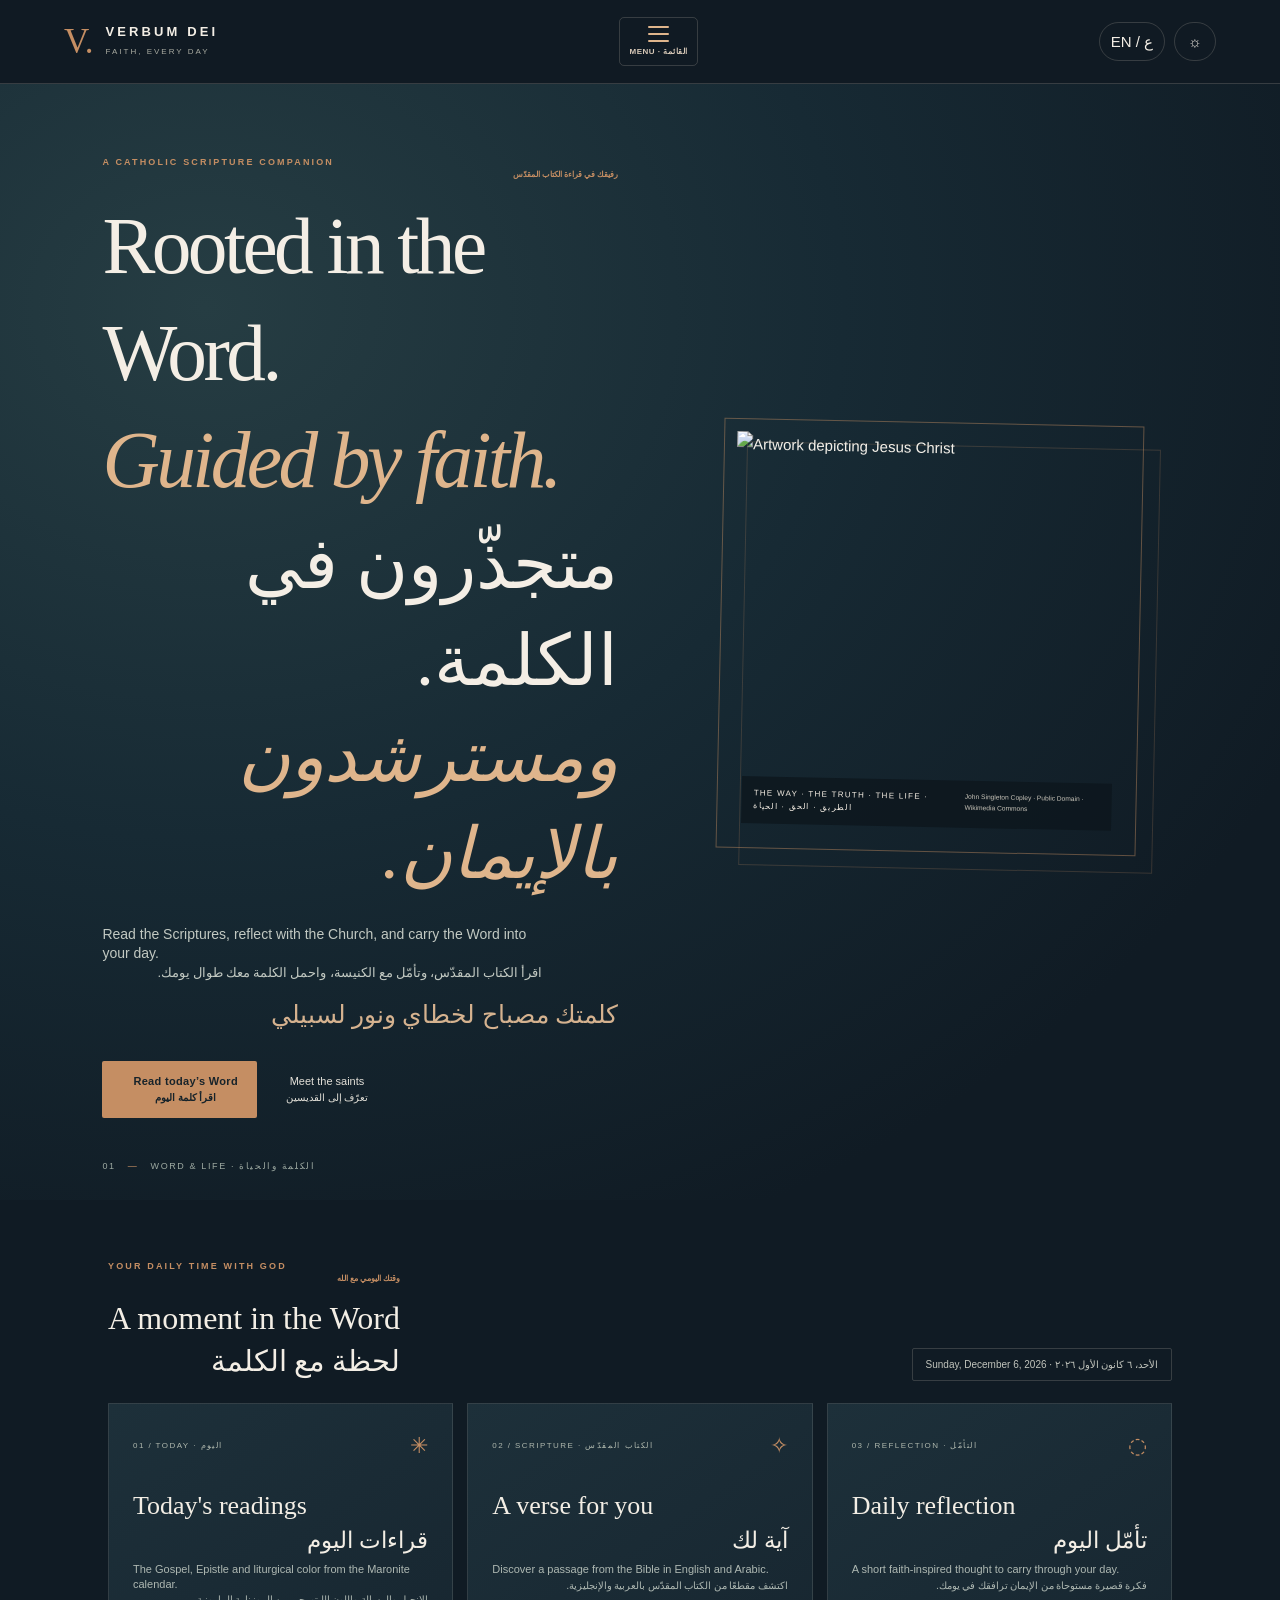
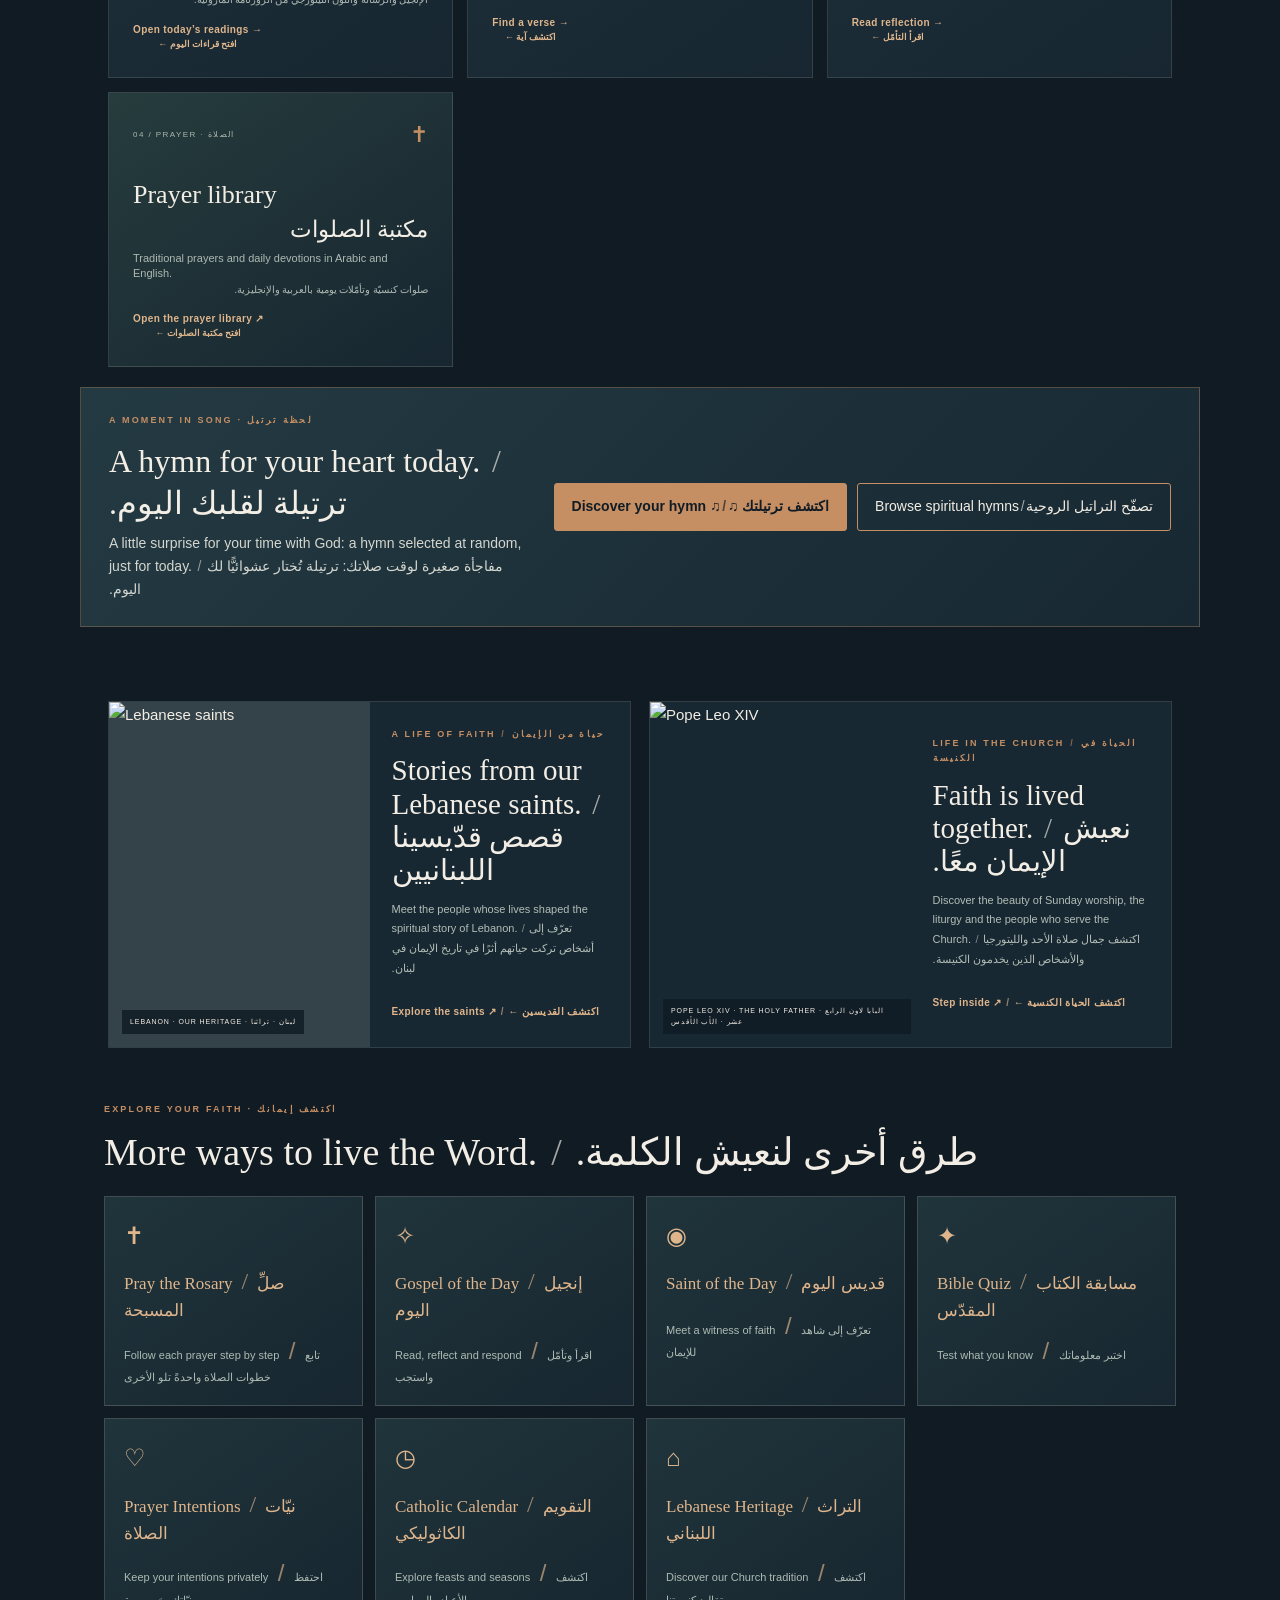
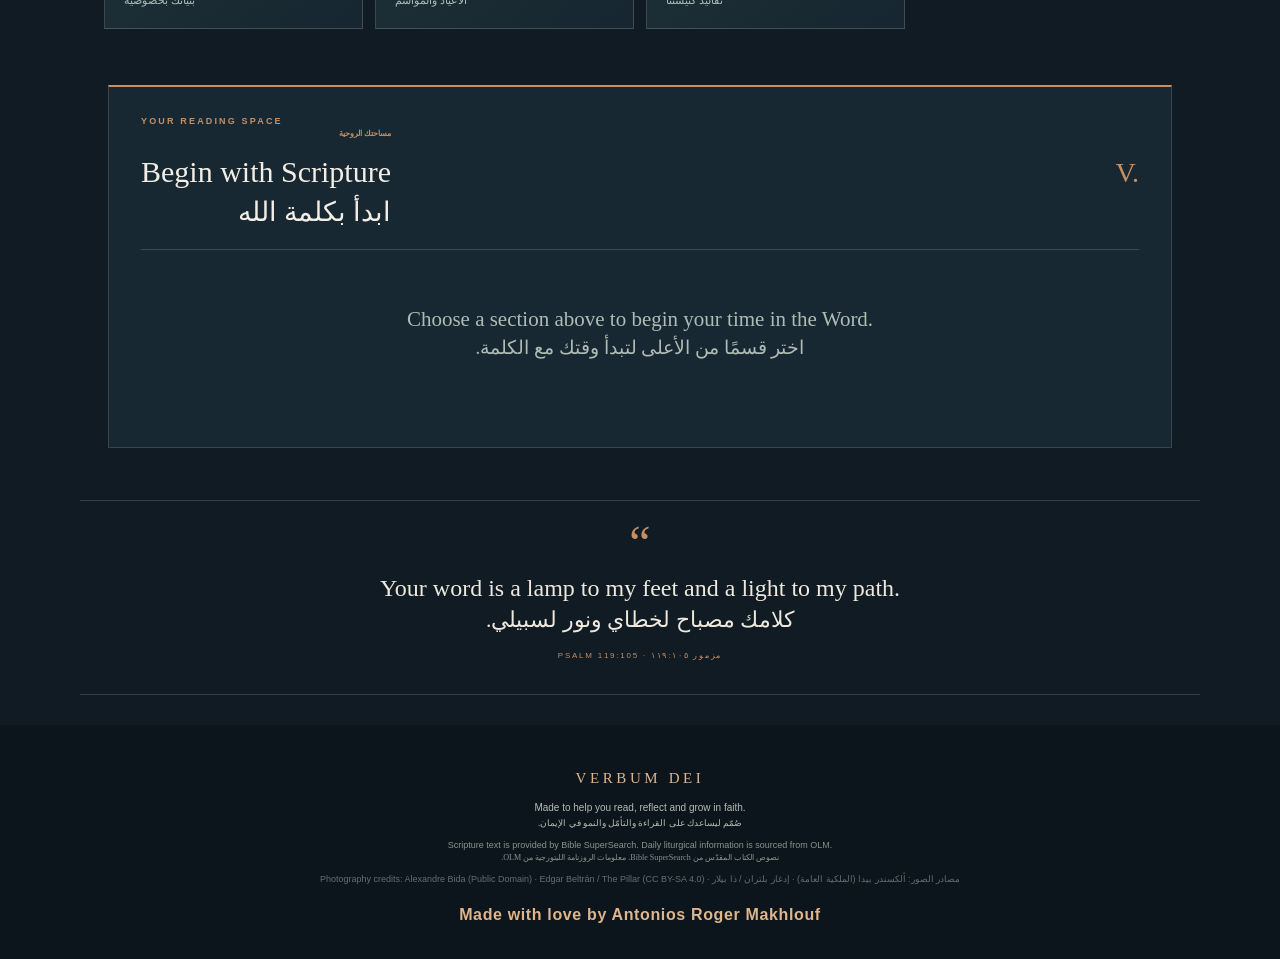
==== commit 247f461e: "Refresh prayer scripts and styles after expanding bilingual prayers" ====
--- a/index.html
+++ b/index.html
@@ -9,7 +9,7 @@
   <link rel="preconnect" href="https://fonts.googleapis.com">
   <link rel="preconnect" href="https://fonts.gstatic.com" crossorigin>
   <link href="https://fonts.googleapis.com/css2?family=Amiri:wght@400;700&family=DM+Sans:wght@400;500;600;700&family=Playfair+Display:wght@500;600;700&display=swap" rel="stylesheet">
-  <link rel="stylesheet" href="./style.css?v=20261120-saintbio1">
+  <link rel="stylesheet" href="./style.css?v=20261120-situations1">
 </head>
 <body>
 <div class="page-shell">
@@ -137,5 +137,5 @@
   </dialog>
 
 <dialog id="settingsDialog" class="settings-dialog"><form method="dialog" class="settings-form"><div class="dialog-heading"><div><p class="section-kicker" data-i18n="settingsKicker">MAKE IT YOURS</p><h2 data-i18n="settingsTitle">Settings</h2></div><button class="close-button" value="cancel" aria-label="Close">×</button></div><label for="displayLanguage" data-i18n="languageLabel">Display language</label><select id="displayLanguage"><option value="both">English + العربية</option><option value="en">English</option><option value="ar">العربية</option></select><label for="fontSize" data-i18n="fontLabel">Website text size</label><select id="fontSize"><option value="small">Small · صغير</option><option value="normal">Normal · عادي</option><option value="large">Large · كبير</option><option value="xlarge">Extra large · كبير جدًا</option></select><label for="colorTheme" data-i18n="themeLabel">Color mood</label><select id="colorTheme"><option value="midnight">Midnight & copper · منتصف الليل والنحاس</option><option value="daylight">Daylight · ضوء النهار</option></select><button class="primary-button" id="saveSettings" value="save" data-i18n="saveSettings">Save settings</button></form></dialog>
-<script src="./botData.js" defer></script><script src="./prayers.js" defer></script><script src="./app.js?v=20261120-saintbio1" defer></script><script src="./saints.js?v=20261120-saintbio1" defer></script>
+<script src="./botData.js" defer></script><script src="./prayers.js?v=20261120-situations1" defer></script><script src="./app.js?v=20261120-situations1" defer></script><script src="./saints.js?v=20261120-saintbio1" defer></script>
 </body></html>
--- a/style.css
+++ b/style.css
@@ -282,3 +282,20 @@
   .saint-bio-language{padding:0 15px 15px;font-size:15px}
   .saint-bio-language.arabic{font-size:21px}
 }
+
+
+/* Prayer Library: high-contrast bilingual search and touch-friendly filters. */
+.prayer-search-panel{margin:25px 0 10px;padding:18px 20px;background:#1b3039;border:1px solid rgba(197,142,99,.30)}
+.prayer-search-panel label{display:block;color:#f1e8dd;font-size:15px;font-weight:600;line-height:1.6;margin-bottom:10px}
+.prayer-search-row{display:flex;flex-wrap:wrap;gap:10px;align-items:stretch}
+#prayerSearch{min-width:220px;flex:1 1 270px;background:#111e28;color:#f3eee5;border:1px solid #708079;border-radius:3px;font:inherit;font-size:16px;padding:13px 14px;min-height:49px}
+#prayerSearch::placeholder{color:#bfc6c2;opacity:1}
+.prayer-search-clear{background:transparent;color:#f1e8dd;border:1px solid #708079;border-radius:3px;padding:11px 18px;min-height:49px;font:inherit;cursor:pointer}
+.prayer-search-clear:hover,.prayer-search-clear:focus-visible{background:#29404a;border-color:var(--copper-light)}
+.prayer-filters{gap:9px}
+.prayer-filter{min-height:44px;padding:10px 13px;font-size:13px;line-height:1.35;cursor:pointer}
+.prayer-filter:focus-visible,#prayerSearch:focus-visible{outline:3px solid var(--copper-light);outline-offset:3px}
+.prayer-result-count{font-size:13px;color:#c3cfc7;margin:10px 0}
+.prayer-search-empty{padding:20px;background:#1b3039;border:1px solid var(--line);color:#f1e8dd;font-size:15px}
+.prayer-entry[hidden],.prayer-search-empty[hidden]{display:none!important}
+@media(max-width:700px){.prayer-search-panel{padding:15px 13px}.prayer-filter{font-size:13px;padding:10px 12px}.prayer-search-clear{flex:0 1 auto}}
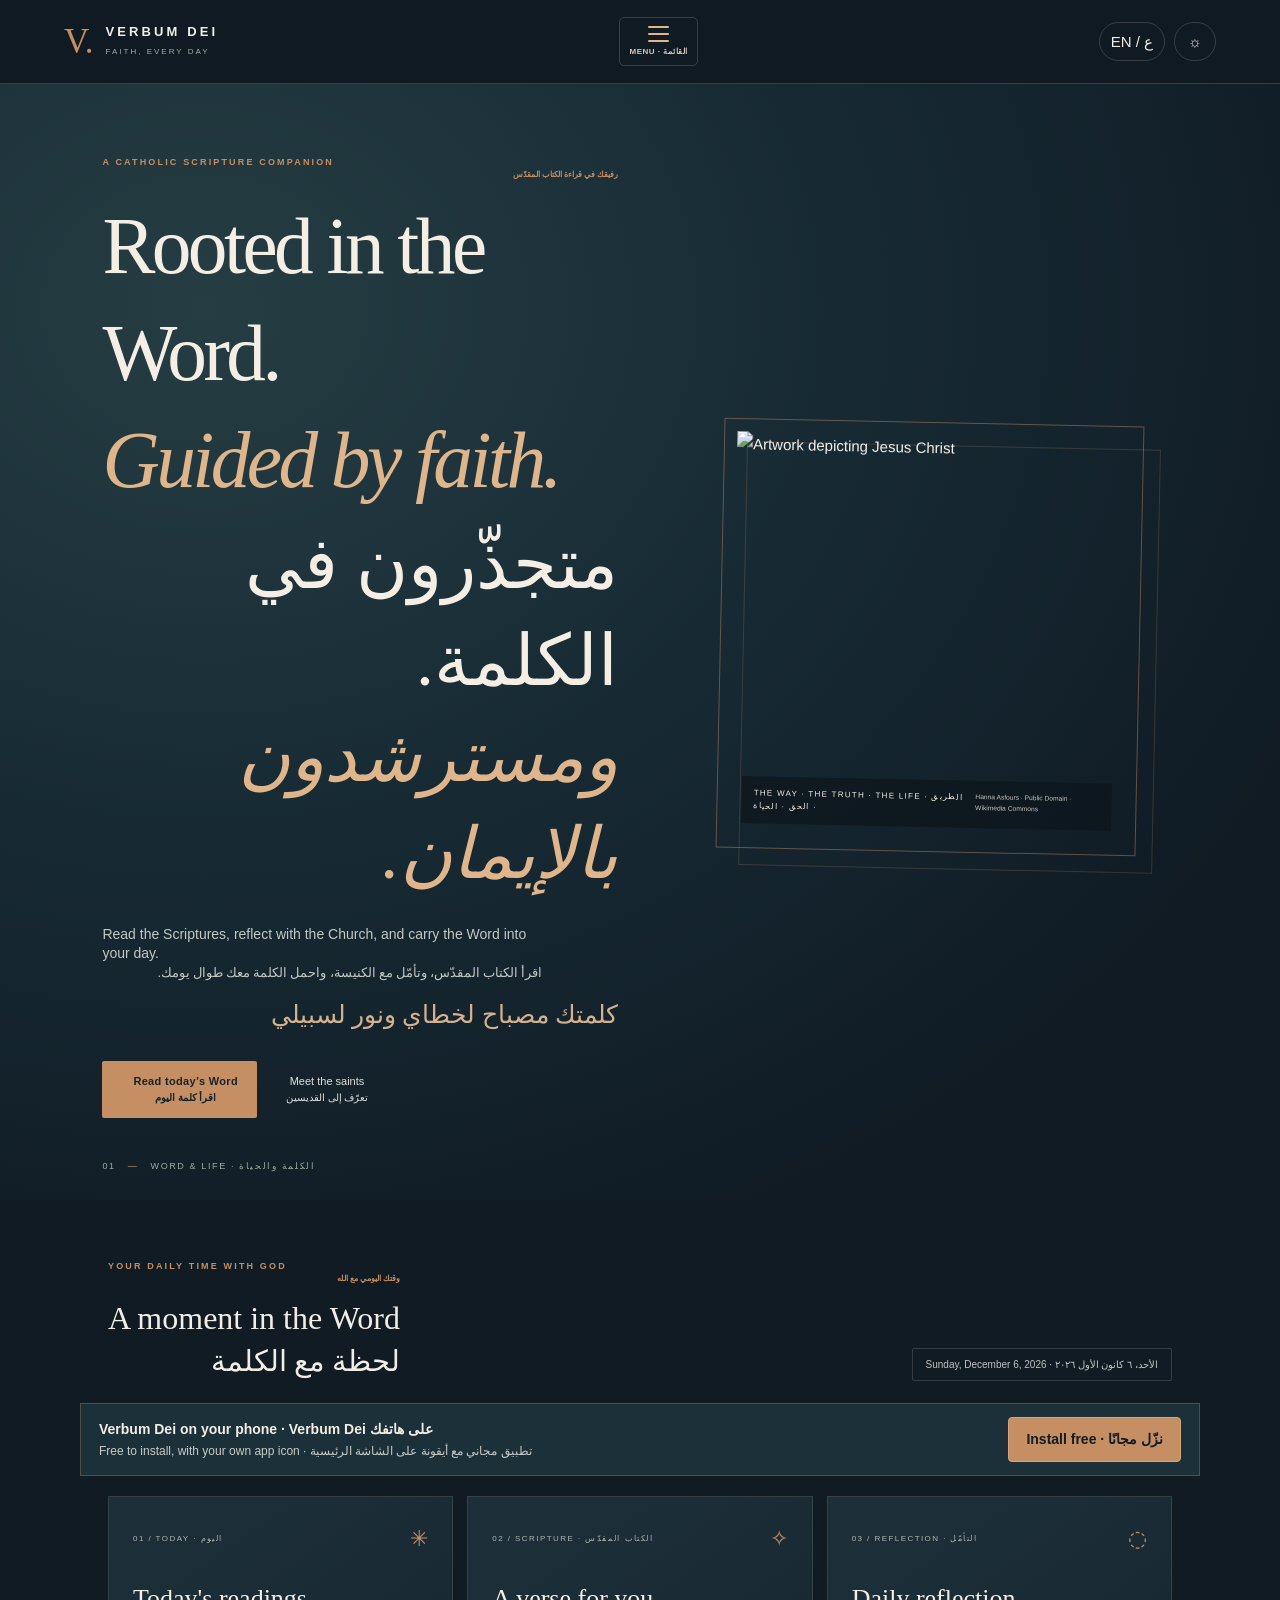
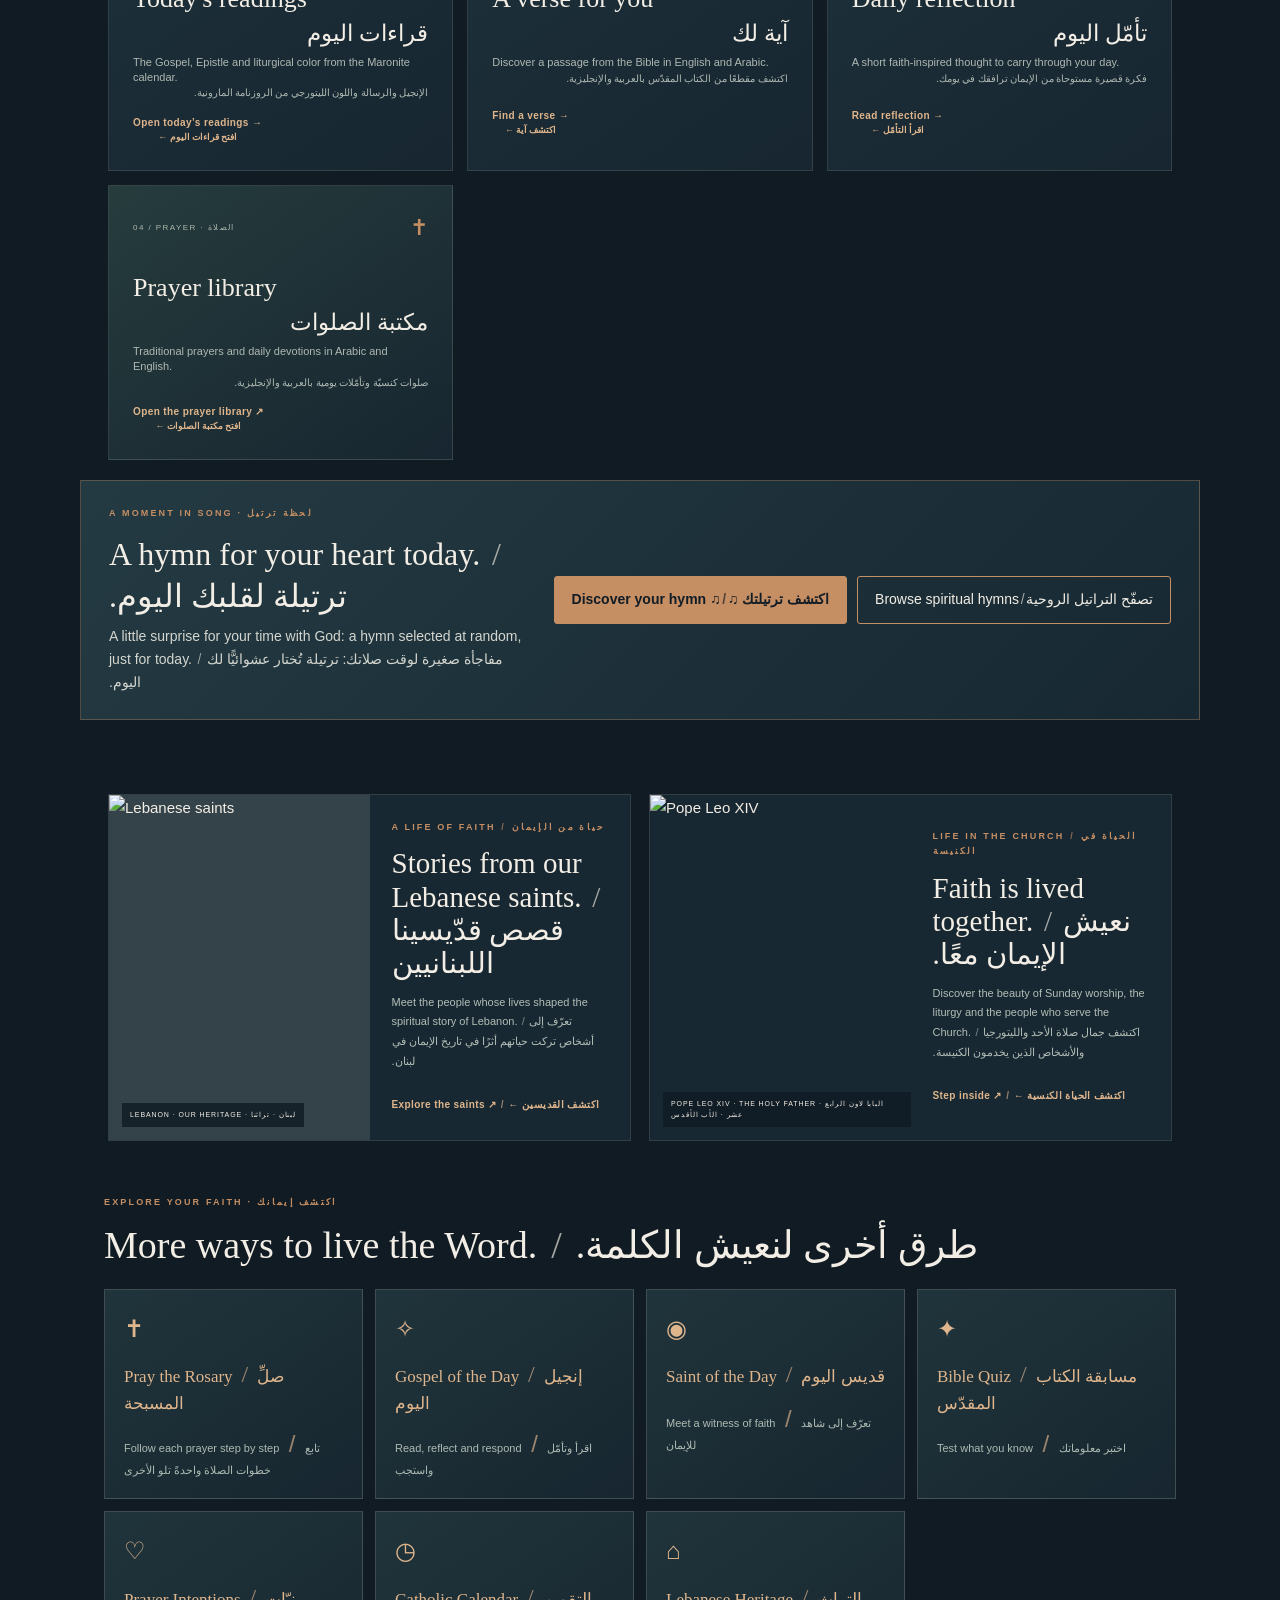
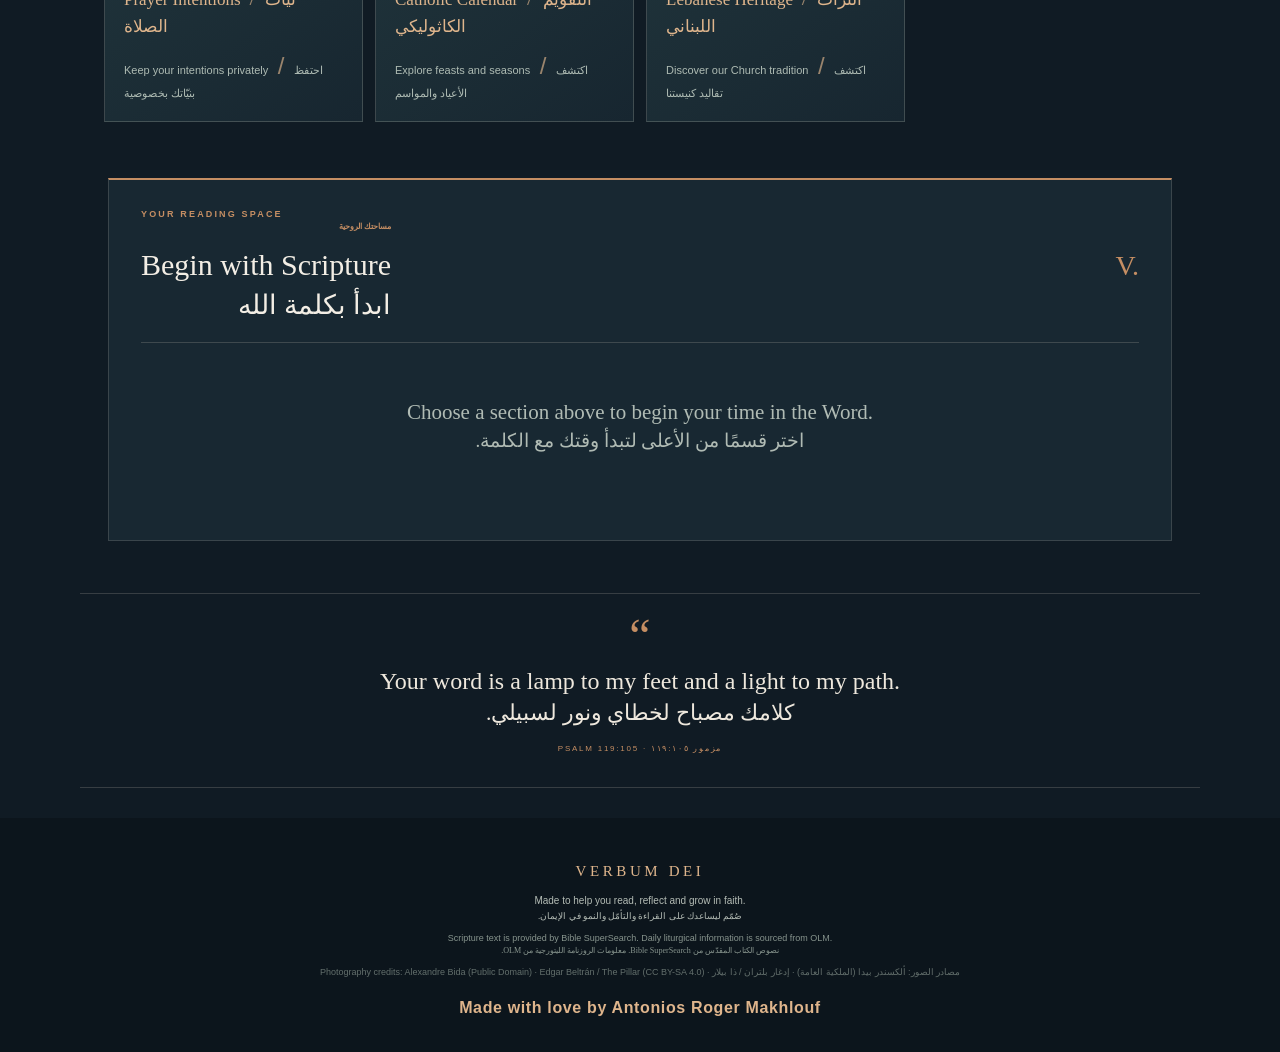
==== commit 93ac6b70: "Make Verbum Dei installable as a free bilingual iPhone and Android PWA" ====
--- a/index.html
+++ b/index.html
@@ -4,6 +4,13 @@
   <meta charset="utf-8">
   <meta name="viewport" content="width=device-width, initial-scale=1">
   <meta name="theme-color" content="#111c25">
+  <link rel="manifest" href="./manifest.webmanifest">
+  <link rel="icon" type="image/svg+xml" href="./icons/app-icon.svg">
+  <link rel="apple-touch-icon" sizes="180x180" href="./icons/icon-180.png">
+  <meta name="apple-mobile-web-app-capable" content="yes">
+  <meta name="apple-mobile-web-app-title" content="Verbum Dei">
+  <meta name="apple-mobile-web-app-status-bar-style" content="default">
+
   <meta name="description" content="Verbum Dei — Scripture, Maronite heritage, saints and prayer in Arabic and English.">
   <title>Verbum Dei — A living faith companion</title>
   <link rel="preconnect" href="https://fonts.googleapis.com">
@@ -54,6 +61,10 @@
     <section class="welcome-row">
       <div><p class="section-kicker" data-i18n="welcomeKicker">YOUR DAILY PAUSE</p><h2 data-i18n="welcomeTitle">A moment that belongs to you.</h2></div>
       <div class="date-chip" id="todayDate">Today</div>
+    </section>
+    <section class="app-install-strip" aria-label="Install Verbum Dei for free">
+      <div><strong>Verbum Dei on your phone · Verbum Dei على هاتفك</strong><small>Free to install, with your own app icon · تطبيق مجاني مع أيقونة على الشاشة الرئيسية</small></div>
+      <button type="button" id="installAppHomeButton" class="app-install-action">Install free · نزّل مجانًا</button>
     </section>
     <section class="feature-grid">
       <article class="feature-card daily-card"><div class="card-topline"><span class="card-index">01 / TODAY · اليوم</span><span class="card-symbol">✳</span></div><h3 data-i18n="dailyTitle">The daily readings</h3><p data-i18n="dailyDescription">The Gospel, Epistle and liturgical color from the Maronite calendar.</p><button class="text-button" data-action="daily" data-i18n="openReadings">Explore today's readings ↗</button></article>
@@ -133,9 +144,21 @@
       <button class="side-menu-link" data-view="calendar"><span class="side-menu-icon">▦</span><span><strong>Church Calendar</strong><small>التقويم الكنسي</small></span></button>
       <button class="side-menu-link" data-view="heritage"><span class="side-menu-icon">⌁</span><span><strong>Lebanese Heritage</strong><small>التراث اللبناني</small></span></button>
     </nav>
-    <div class="side-menu-footer"><button class="side-menu-settings" id="sideMenuSettings" type="button" onclick="document.getElementById('sideMenu').close(); document.getElementById('settingsButton').click()"><span>⚙</span><span><strong>Settings</strong><small>الإعدادات</small></span></button><p>Faith, every day · الإيمان كل يوم</p></div>
+    <div class="side-menu-footer"><button type="button" class="side-menu-settings" id="installAppButton"><span>⬇</span><span><strong>Install Verbum Dei</strong><small>نزّل التطبيق مجانًا</small></span></button><button class="side-menu-settings" id="sideMenuSettings" type="button" onclick="document.getElementById('sideMenu').close(); document.getElementById('settingsButton').click()"><span>⚙</span><span><strong>Settings</strong><small>الإعدادات</small></span></button><p>Faith, every day · الإيمان كل يوم</p></div>
   </dialog>
 
+<dialog id="installDialog" class="install-app-dialog" aria-labelledby="installDialogTitle">
+  <div class="install-dialog-inner">
+    <button id="closeInstallDialog" type="button" class="install-dialog-close" aria-label="Close install instructions">×</button>
+    <p class="section-kicker">FREE APP · تطبيق مجاني</p>
+    <h2 id="installDialogTitle">Verbum Dei on your phone<br><span lang="ar" dir="rtl">Verbum Dei على هاتفك</span></h2>
+    <p>Install for free without the App Store or Google Play. Your prayers, readings and hymns remain on the same Verbum Dei website.</p>
+    <div class="install-guide"><strong>iPhone · آيفون</strong><p>Open the site in <b>Safari</b>, tap <b>Share</b>, choose <b>Add to Home Screen</b>, turn on <b>Open as Web App</b> if shown, then tap <b>Add</b>.</p><p lang="ar" dir="rtl">افتح الموقع في سفاري، اضغط «مشاركة»، ثم «إضافة إلى الشاشة الرئيسية»، وفعّل «فتح كتطبيق» إذا ظهر الخيار، واضغط «إضافة».</p></div>
+    <div class="install-guide"><strong>Android · أندرويد</strong><p>Open in <b>Chrome</b>, tap the <b>⋮</b> menu, and choose <b>Install app</b> or <b>Add to Home screen</b>.</p><p lang="ar" dir="rtl">افتح الموقع في كروم، واضغط قائمة ⋮ ثم «تثبيت التطبيق» أو «إضافة إلى الشاشة الرئيسية».</p></div>
+    <p class="install-note">The newest Gospel, Epistle and other daily updates still need internet access. No subscription, notifications or account required.</p>
+  </div>
+</dialog>
 <dialog id="settingsDialog" class="settings-dialog"><form method="dialog" class="settings-form"><div class="dialog-heading"><div><p class="section-kicker" data-i18n="settingsKicker">MAKE IT YOURS</p><h2 data-i18n="settingsTitle">Settings</h2></div><button class="close-button" value="cancel" aria-label="Close">×</button></div><label for="displayLanguage" data-i18n="languageLabel">Display language</label><select id="displayLanguage"><option value="both">English + العربية</option><option value="en">English</option><option value="ar">العربية</option></select><label for="fontSize" data-i18n="fontLabel">Website text size</label><select id="fontSize"><option value="small">Small · صغير</option><option value="normal">Normal · عادي</option><option value="large">Large · كبير</option><option value="xlarge">Extra large · كبير جدًا</option></select><label for="colorTheme" data-i18n="themeLabel">Color mood</label><select id="colorTheme"><option value="midnight">Midnight & copper · منتصف الليل والنحاس</option><option value="daylight">Daylight · ضوء النهار</option></select><button class="primary-button" id="saveSettings" value="save" data-i18n="saveSettings">Save settings</button></form></dialog>
 <script src="./botData.js" defer></script><script src="./prayers.js?v=20261120-situations1" defer></script><script src="./app.js?v=20261120-situations1" defer></script><script src="./saints.js?v=20261120-saintbio1" defer></script>
+<script src="./pwa.js?v=20261120-1" defer></script>
 </body></html>
--- a/style.css
+++ b/style.css
@@ -299,3 +299,24 @@
 .prayer-search-empty{padding:20px;background:#1b3039;border:1px solid var(--line);color:#f1e8dd;font-size:15px}
 .prayer-entry[hidden],.prayer-search-empty[hidden]{display:none!important}
 @media(max-width:700px){.prayer-search-panel{padding:15px 13px}.prayer-filter{font-size:13px;padding:10px 12px}.prayer-search-clear{flex:0 1 auto}}
+
+
+/* Installable Verbum Dei mobile web app: accessible, compact install invitation. */
+.app-install-strip{max-width:1120px;margin:4px auto 20px;padding:13px 18px;display:flex;align-items:center;justify-content:space-between;gap:18px;border:1px solid rgba(197,142,99,.32);background:#1c3039}
+.app-install-strip strong,.app-install-strip small{display:block;line-height:1.5}
+.app-install-strip strong{font-size:14px;color:var(--paper)}
+.app-install-strip small{font-size:12px;color:#c6cbc5;margin-top:2px}
+.app-install-action{background:#c58e63;color:#111c25;border:1px solid #d5a57b;border-radius:4px;min-height:45px;padding:11px 17px;font-family:inherit;font-size:14px;font-weight:600;line-height:1.3;cursor:pointer;white-space:nowrap}
+.app-install-action:hover,.app-install-action:focus-visible{background:#dfb58c;outline-offset:3px}
+.app-install-action[hidden],#installAppButton[hidden]{display:none!important}
+.install-app-dialog{position:fixed;inset:0;margin:auto;padding:0;width:min(570px,92vw);max-width:92vw;max-height:90dvh;overflow-y:auto;background:#172832;color:var(--paper);border:1px solid #6b594c;border-radius:10px;box-shadow:0 14px 55px rgba(0,0,0,.45)}
+.install-app-dialog::backdrop{background:rgba(1,8,12,.8)}
+.install-dialog-inner{position:relative;padding:25px 28px}
+.install-dialog-inner h2{font:500 clamp(23px,4vw,31px)/1.35 "Playfair Display",Georgia,serif;color:var(--paper);margin:10px 0}
+.install-dialog-inner p{font-size:15px;line-height:1.7;color:#e5e4dc}
+.install-dialog-close{position:absolute;right:17px;top:15px;border:1px solid #78827a;border-radius:50%;background:transparent;color:var(--paper);width:42px;height:42px;font-size:27px;cursor:pointer}
+.install-guide{border-top:1px solid var(--line);margin-top:17px;padding-top:14px}
+.install-guide strong{color:#edbb92;font-size:16px}
+.install-guide p{margin:6px 0 8px}
+.install-dialog-inner .install-note{font-size:13px;color:#bfc8c0}
+@media(max-width:760px){.app-install-strip{margin:3px 17px 14px;display:flex;flex-wrap:wrap;gap:12px}.app-install-action{width:100%;font-size:15px}.install-dialog-inner{padding:22px 19px}}
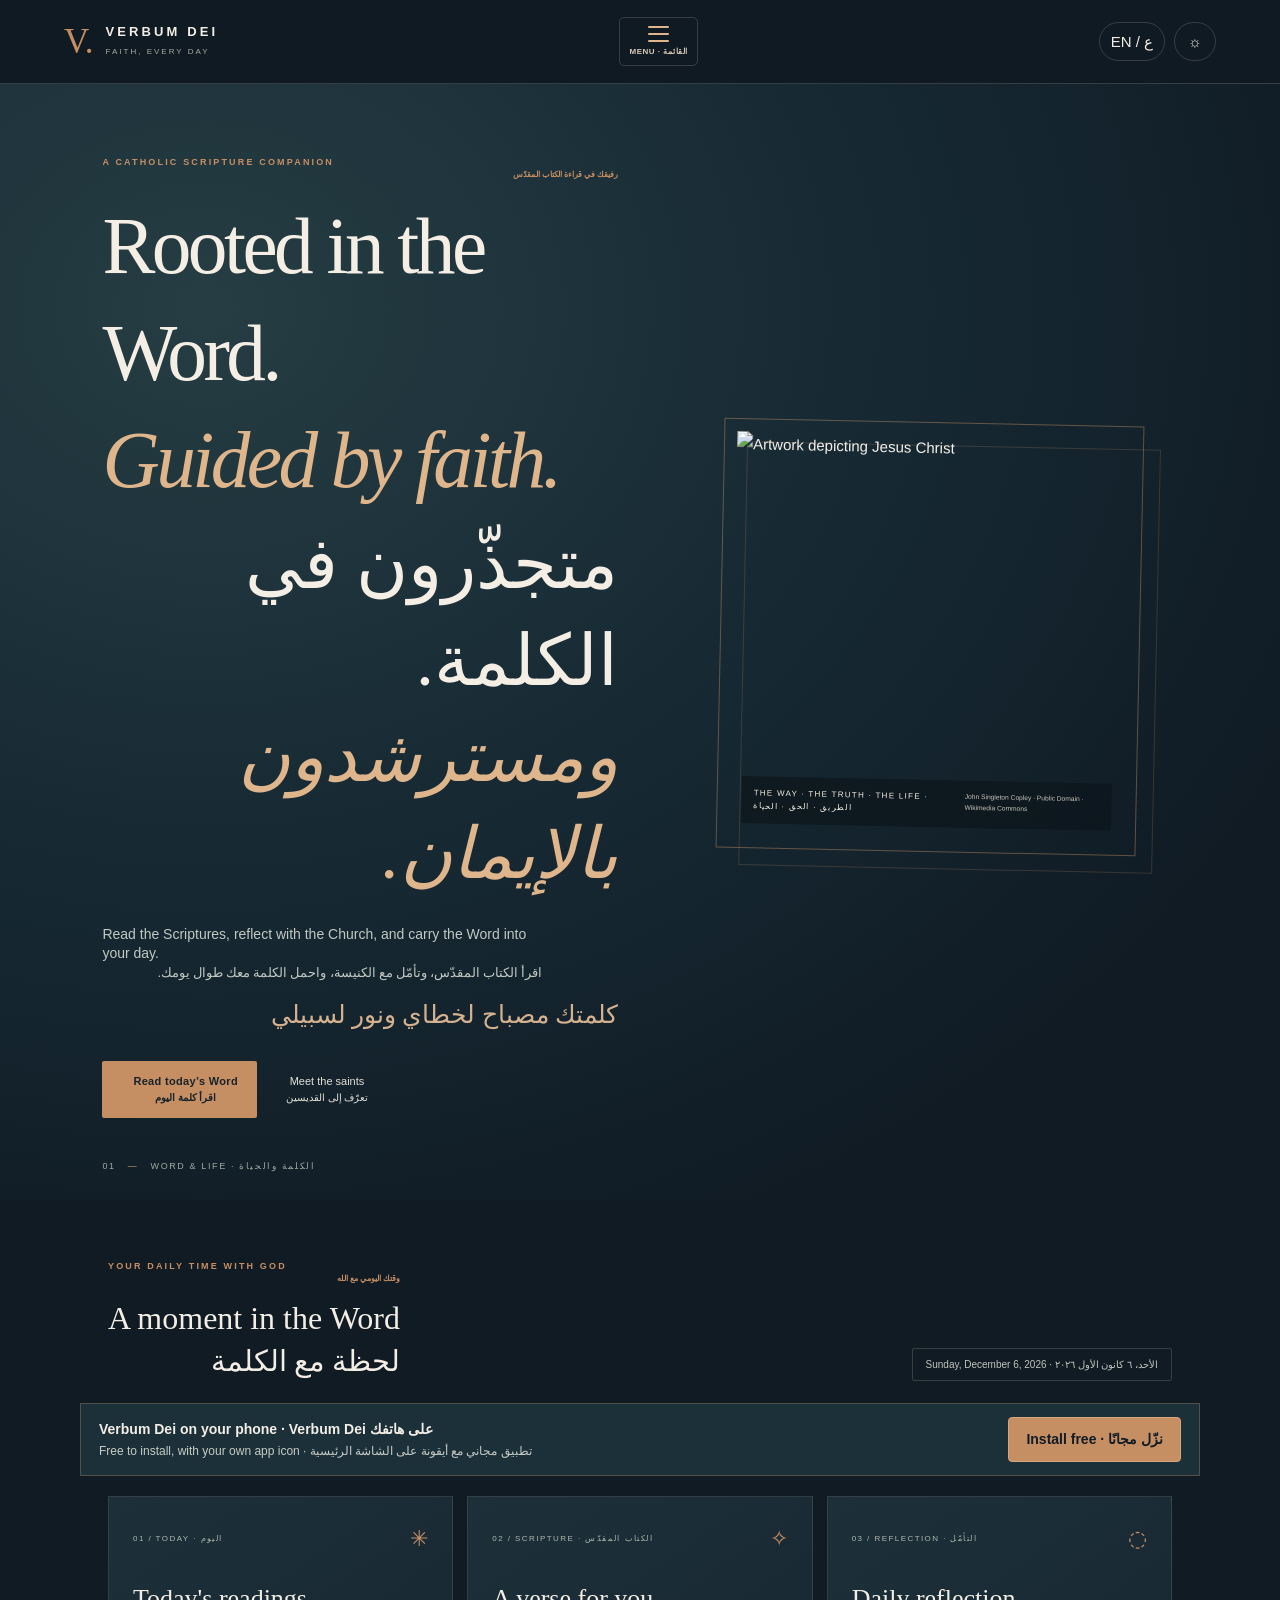
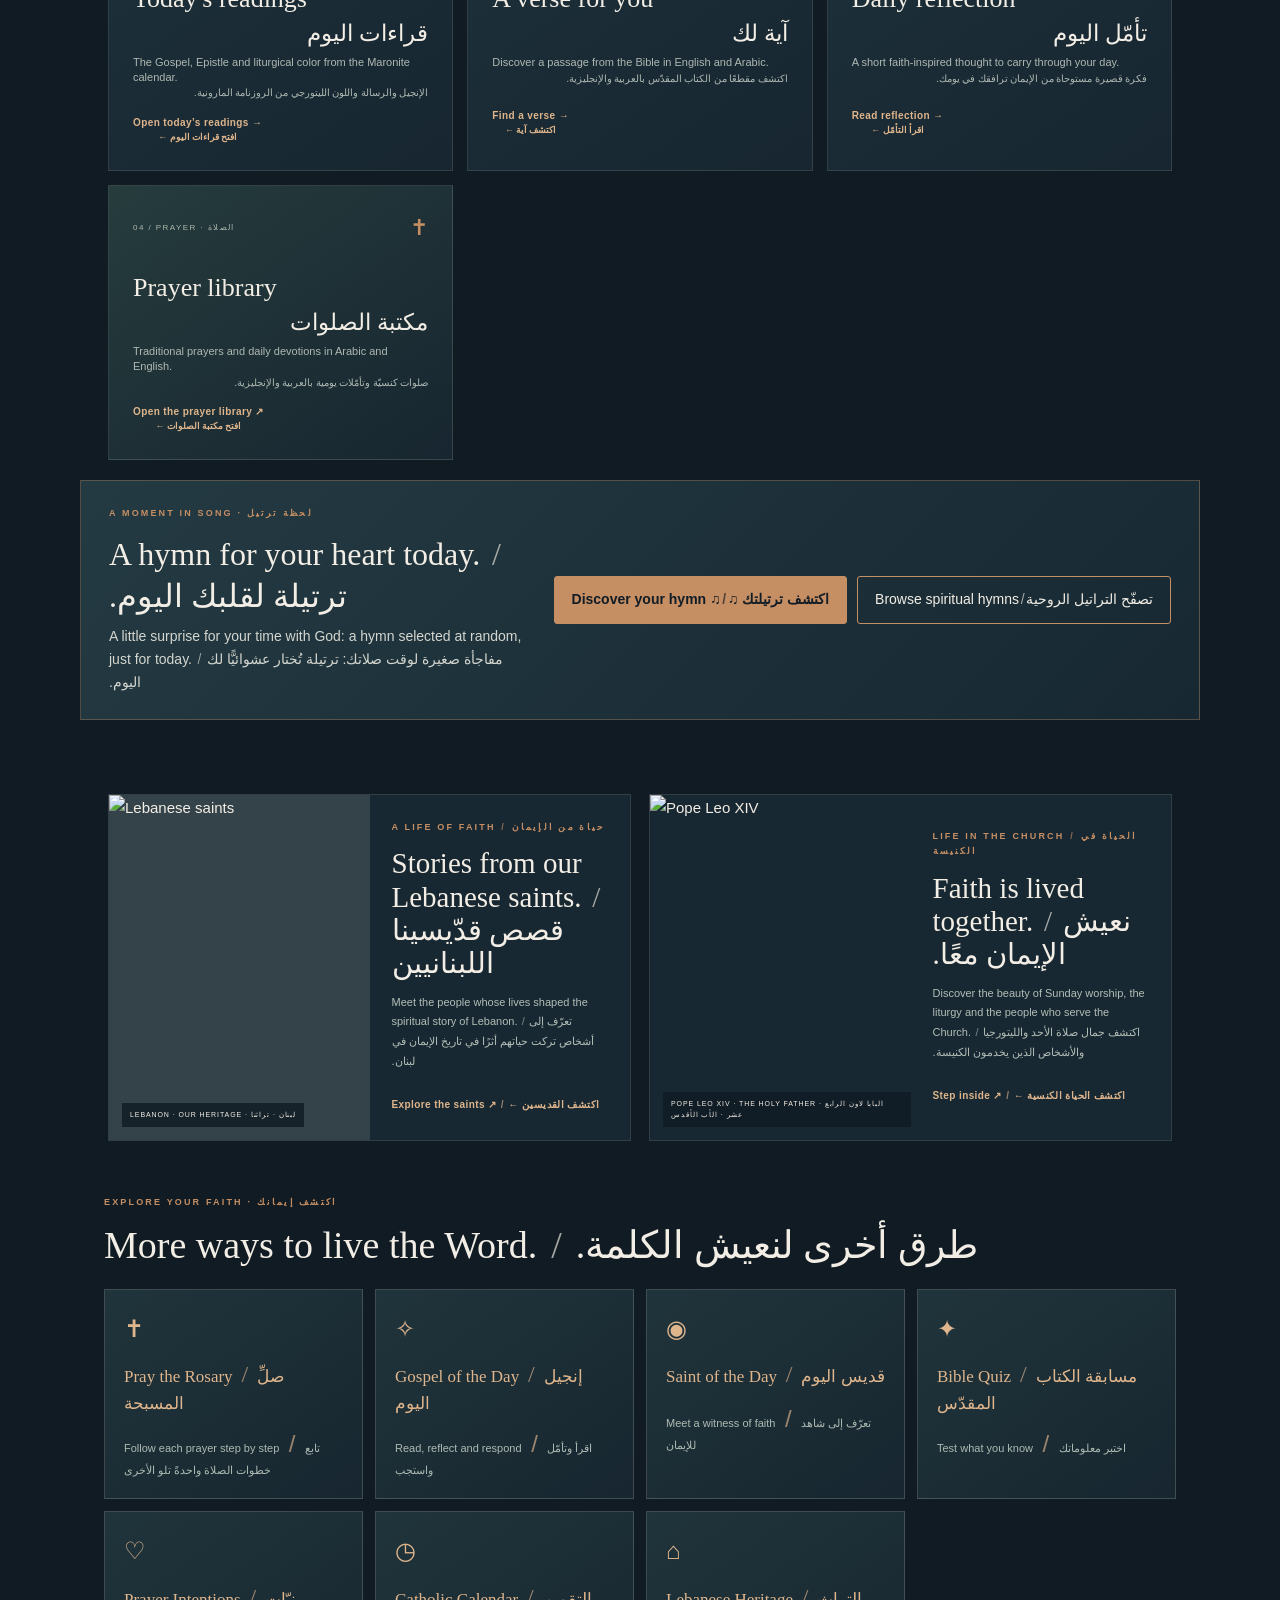
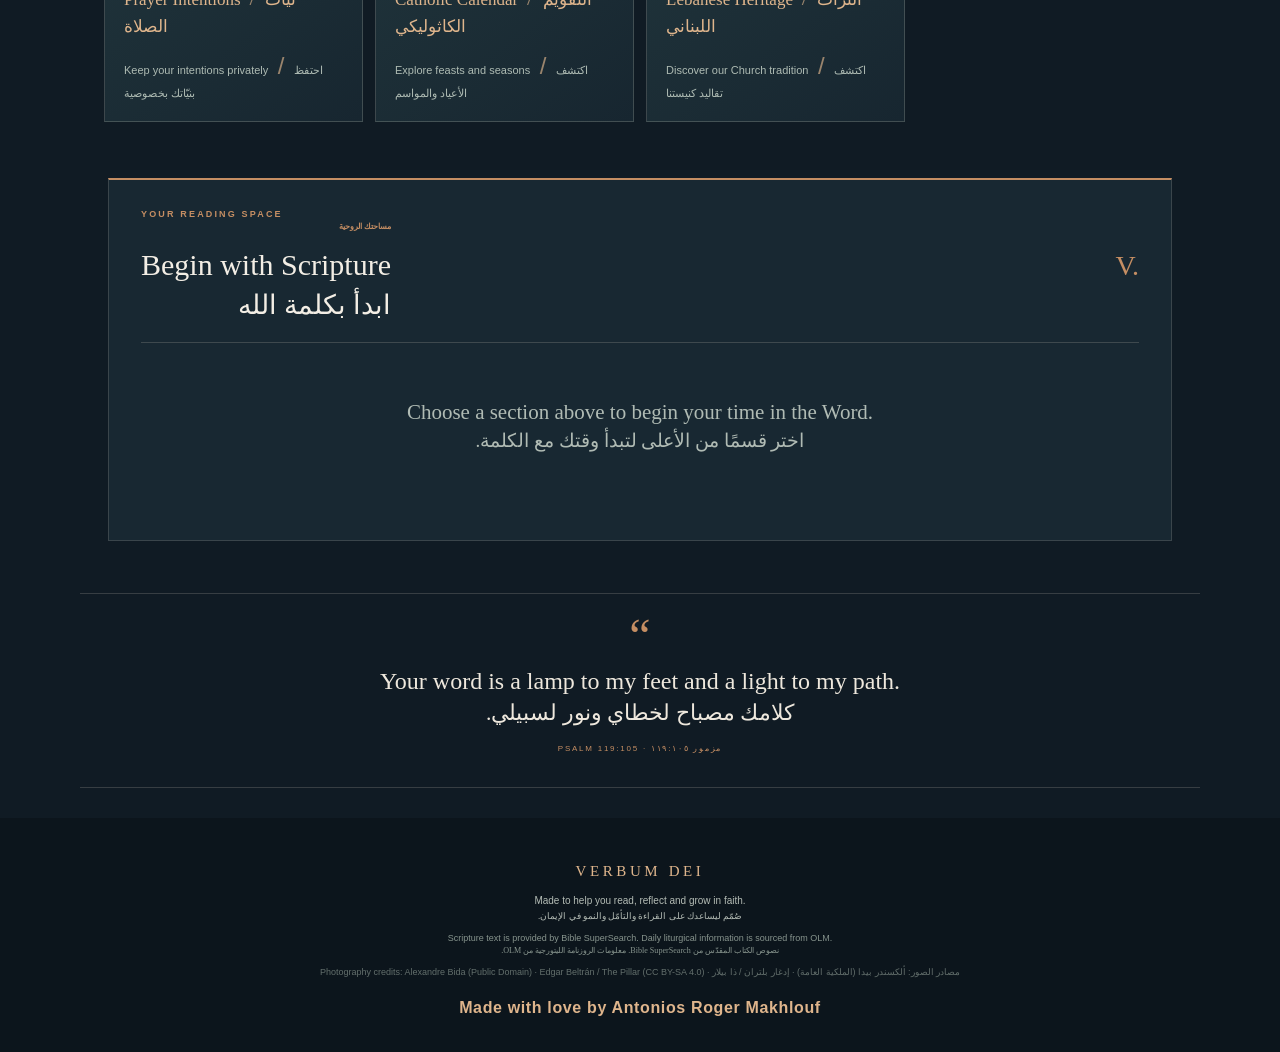
==== commit 2533d46a: "Use approved Word of God cross-and-Bible logo for Android and installable site" ====
--- a/index.html
+++ b/index.html
@@ -5,8 +5,8 @@
   <meta name="viewport" content="width=device-width, initial-scale=1">
   <meta name="theme-color" content="#111c25">
   <link rel="manifest" href="./manifest.webmanifest">
-  <link rel="icon" type="image/svg+xml" href="./icons/app-icon.svg">
-  <link rel="apple-touch-icon" sizes="180x180" href="./icons/icon-180.png">
+  <link rel="icon" type="image/png" sizes="192x192" href="./icons/icon-192.png?v=word-of-god-1">
+  <link rel="apple-touch-icon" sizes="180x180" href="./icons/icon-180.png?v=word-of-god-1">
   <meta name="apple-mobile-web-app-capable" content="yes">
   <meta name="apple-mobile-web-app-title" content="Verbum Dei">
   <meta name="apple-mobile-web-app-status-bar-style" content="default">
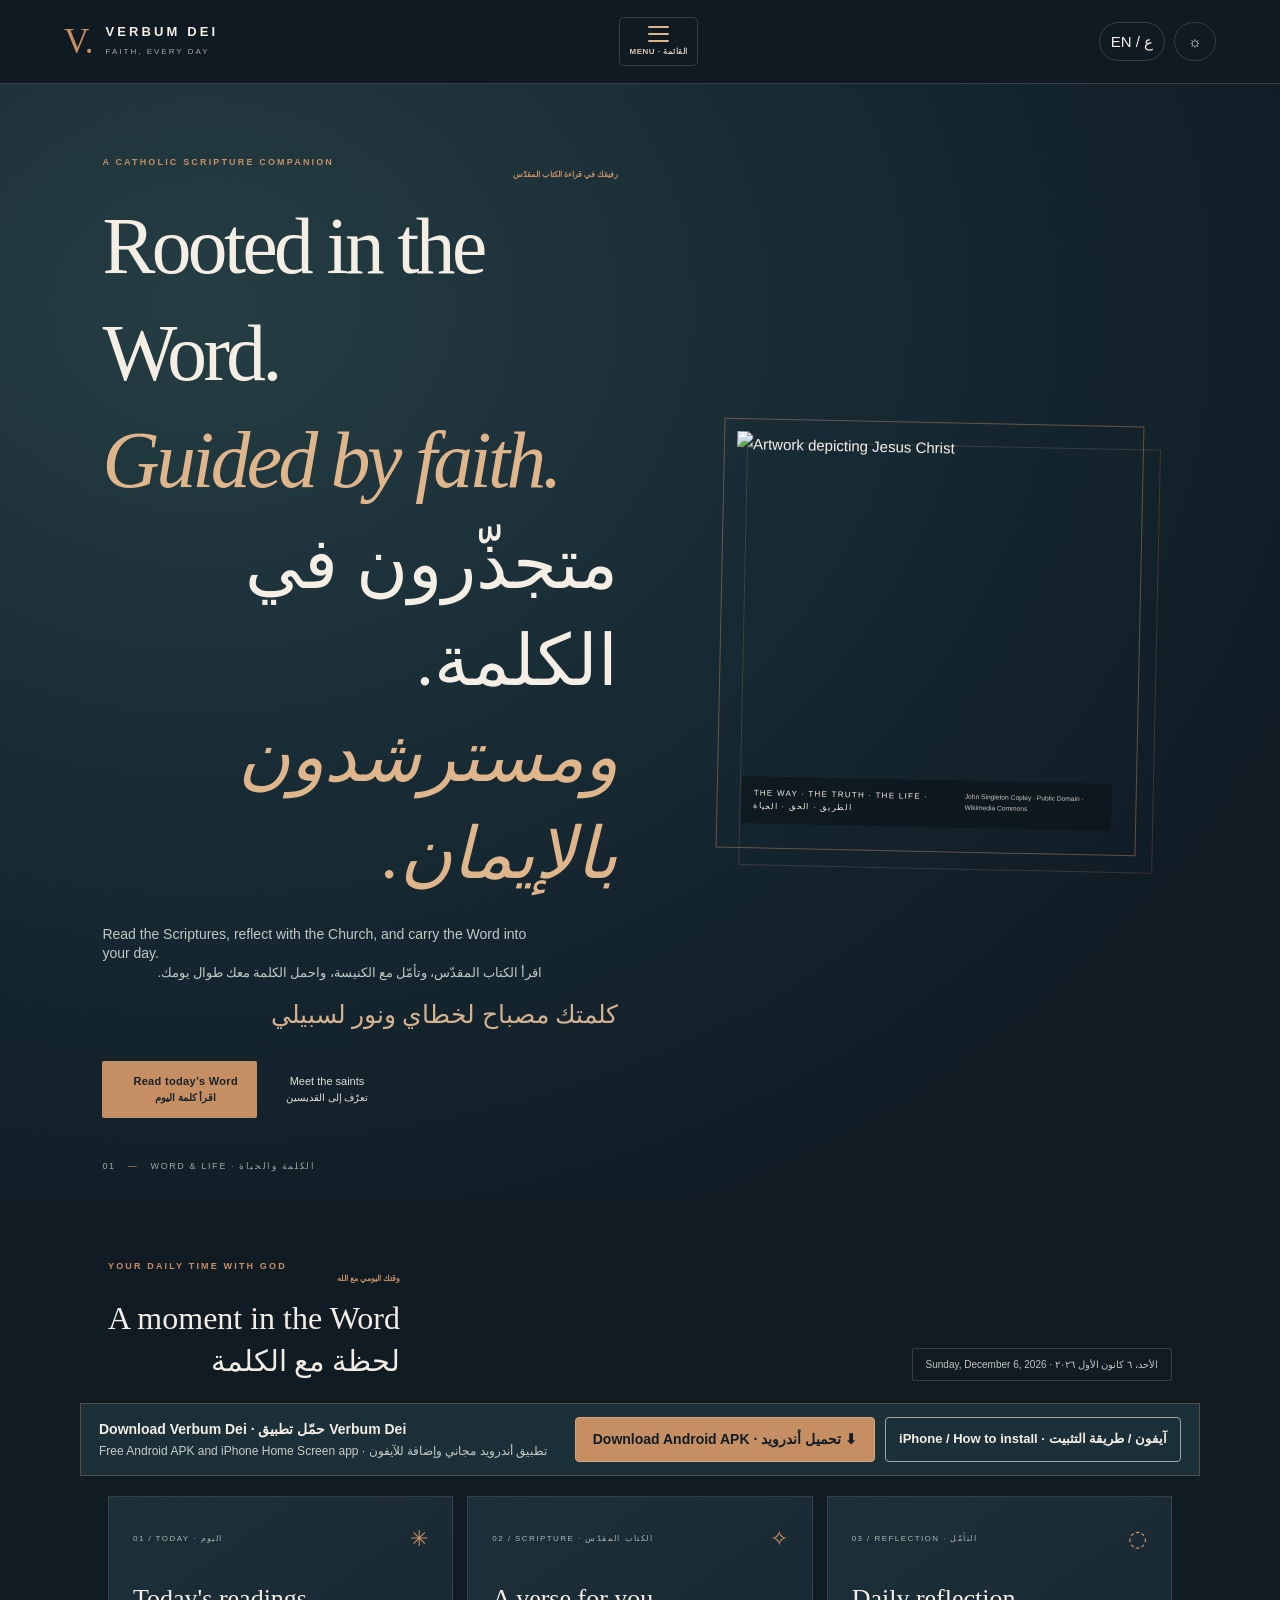
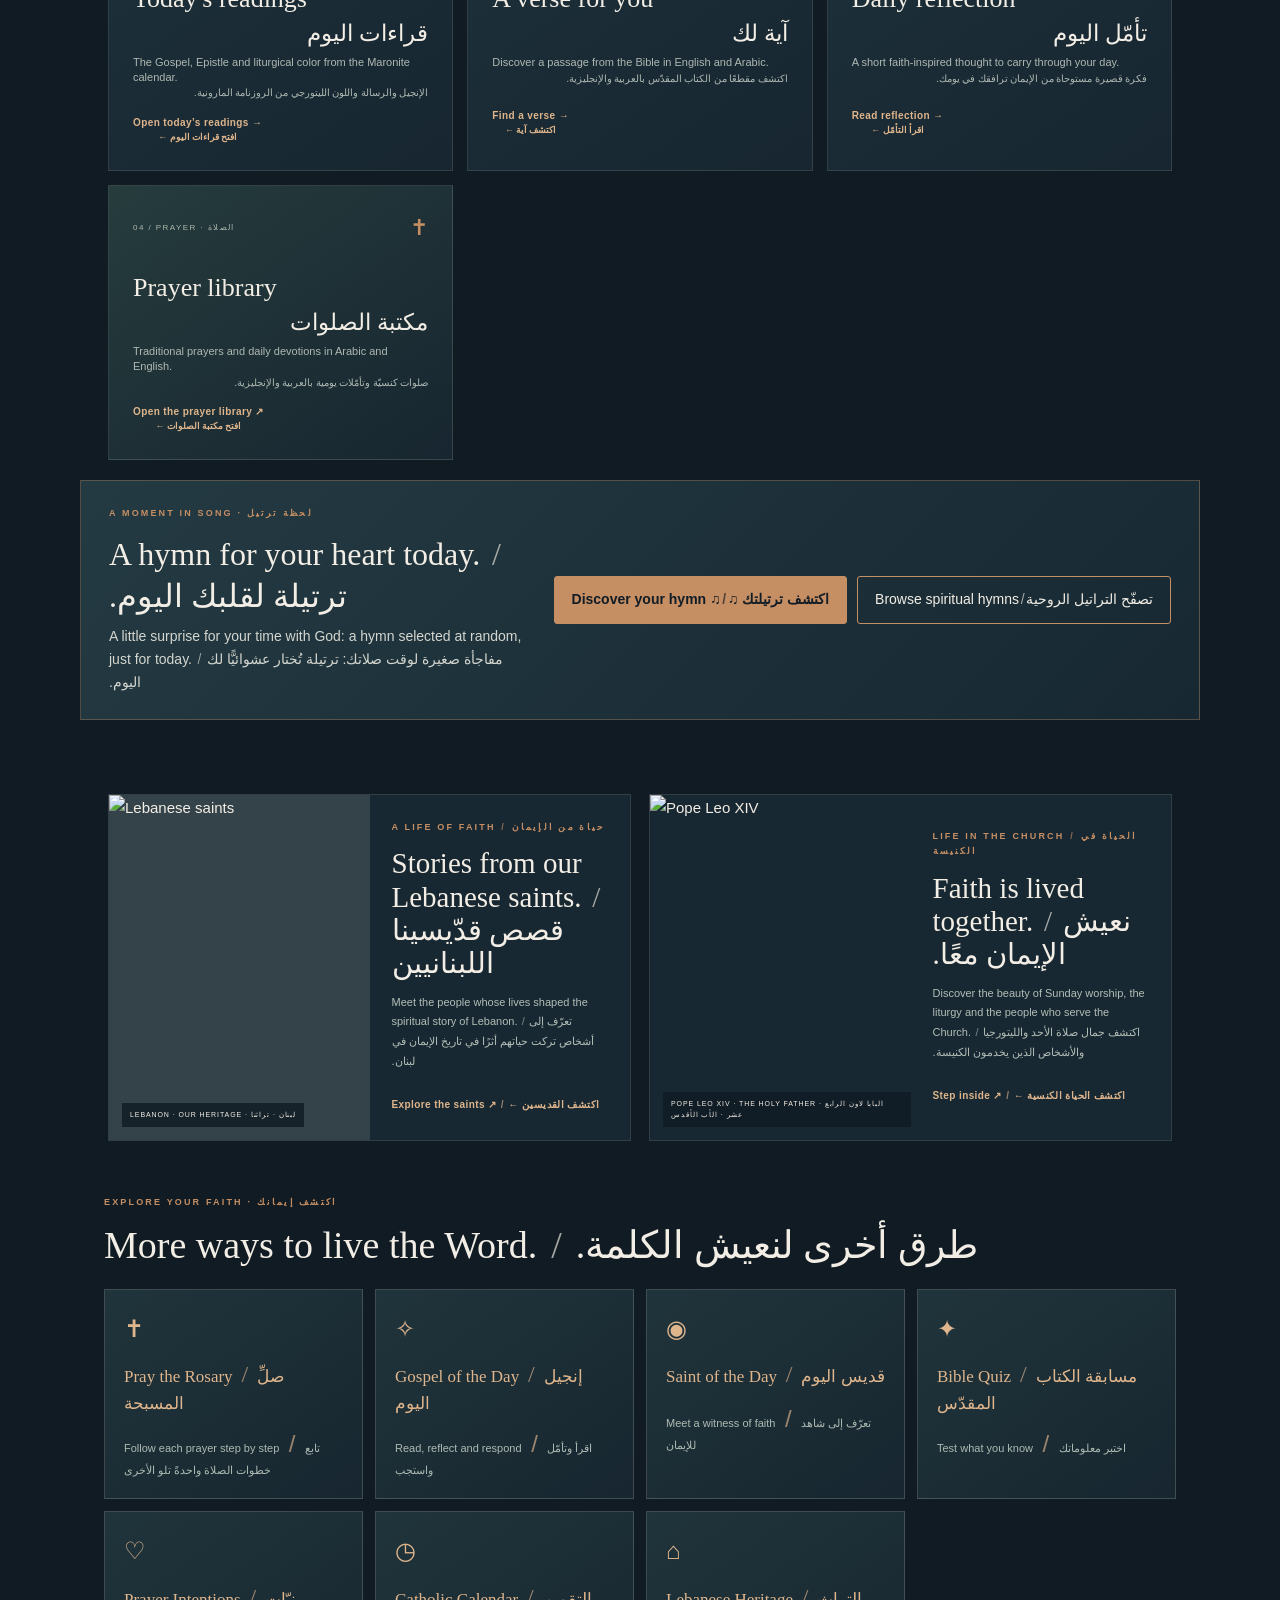
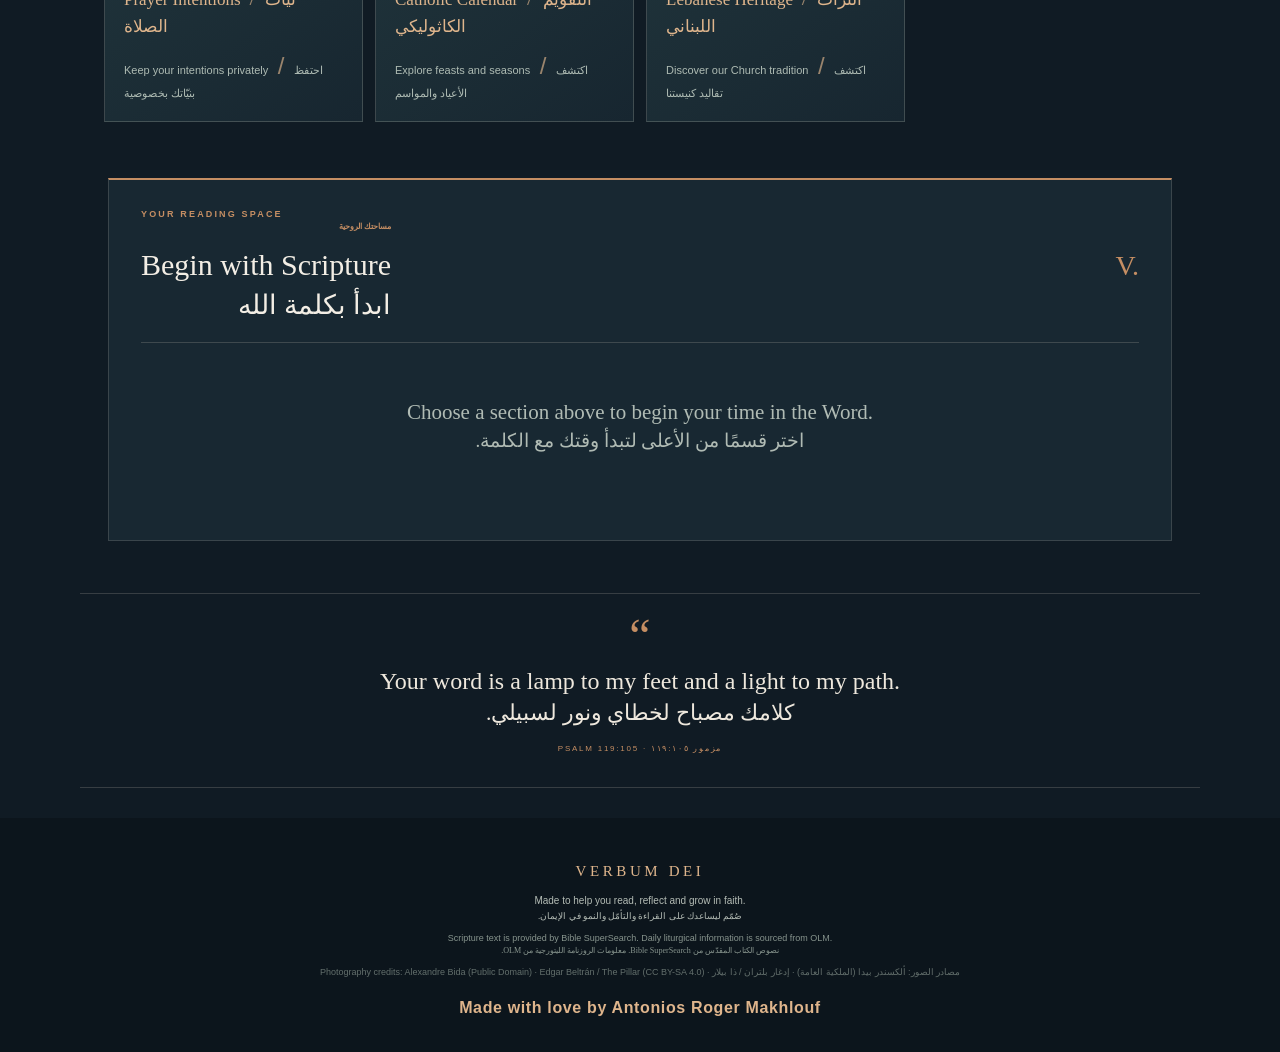
==== commit 7d9713f1: "Fix install section with direct Android APK download and clear iPhone guidance" ====
--- a/index.html
+++ b/index.html
@@ -16,7 +16,7 @@
   <link rel="preconnect" href="https://fonts.googleapis.com">
   <link rel="preconnect" href="https://fonts.gstatic.com" crossorigin>
   <link href="https://fonts.googleapis.com/css2?family=Amiri:wght@400;700&family=DM+Sans:wght@400;500;600;700&family=Playfair+Display:wght@500;600;700&display=swap" rel="stylesheet">
-  <link rel="stylesheet" href="./style.css?v=20261120-situations1">
+  <link rel="stylesheet" href="./style.css?v=20261120-apk3">
 </head>
 <body>
 <div class="page-shell">
@@ -62,9 +62,15 @@
       <div><p class="section-kicker" data-i18n="welcomeKicker">YOUR DAILY PAUSE</p><h2 data-i18n="welcomeTitle">A moment that belongs to you.</h2></div>
       <div class="date-chip" id="todayDate">Today</div>
     </section>
-    <section class="app-install-strip" aria-label="Install Verbum Dei for free">
-      <div><strong>Verbum Dei on your phone · Verbum Dei على هاتفك</strong><small>Free to install, with your own app icon · تطبيق مجاني مع أيقونة على الشاشة الرئيسية</small></div>
-      <button type="button" id="installAppHomeButton" class="app-install-action">Install free · نزّل مجانًا</button>
+    <section class="app-install-strip" aria-label="Download Verbum Dei for Android or install on iPhone">
+      <div class="app-install-copy">
+        <strong>Download Verbum Dei · حمّل تطبيق Verbum Dei</strong>
+        <small>Free Android APK and iPhone Home Screen app · تطبيق أندرويد مجاني وإضافة للآيفون</small>
+      </div>
+      <div class="app-install-actions">
+        <a class="app-install-action" id="downloadAndroidApk" href="https://github.com/byblestudyLB/verbum-dei/releases/download/android-preview-3/Verbum-Dei-Android.apk" target="_blank" rel="noopener noreferrer" aria-label="Download official Verbum Dei Android APK">Download Android APK · تحميل أندرويد ⬇</a>
+        <button type="button" id="installAppHomeButton" class="app-install-how">iPhone / How to install · آيفون / طريقة التثبيت</button>
+      </div>
     </section>
     <section class="feature-grid">
       <article class="feature-card daily-card"><div class="card-topline"><span class="card-index">01 / TODAY · اليوم</span><span class="card-symbol">✳</span></div><h3 data-i18n="dailyTitle">The daily readings</h3><p data-i18n="dailyDescription">The Gospel, Epistle and liturgical color from the Maronite calendar.</p><button class="text-button" data-action="daily" data-i18n="openReadings">Explore today's readings ↗</button></article>
@@ -152,13 +158,18 @@
     <button id="closeInstallDialog" type="button" class="install-dialog-close" aria-label="Close install instructions">×</button>
     <p class="section-kicker">FREE APP · تطبيق مجاني</p>
     <h2 id="installDialogTitle">Verbum Dei on your phone<br><span lang="ar" dir="rtl">Verbum Dei على هاتفك</span></h2>
-    <p>Install for free without the App Store or Google Play. Your prayers, readings and hymns remain on the same Verbum Dei website.</p>
-    <div class="install-guide"><strong>iPhone · آيفون</strong><p>Open the site in <b>Safari</b>, tap <b>Share</b>, choose <b>Add to Home Screen</b>, turn on <b>Open as Web App</b> if shown, then tap <b>Add</b>.</p><p lang="ar" dir="rtl">افتح الموقع في سفاري، اضغط «مشاركة»، ثم «إضافة إلى الشاشة الرئيسية»، وفعّل «فتح كتطبيق» إذا ظهر الخيار، واضغط «إضافة».</p></div>
-    <div class="install-guide"><strong>Android · أندرويد</strong><p>Open in <b>Chrome</b>, tap the <b>⋮</b> menu, and choose <b>Install app</b> or <b>Add to Home screen</b>.</p><p lang="ar" dir="rtl">افتح الموقع في كروم، واضغط قائمة ⋮ ثم «تثبيت التطبيق» أو «إضافة إلى الشاشة الرئيسية».</p></div>
+    <p>Enjoy Verbum Dei for free on Android or iPhone. · استمتع بتطبيق Verbum Dei مجانًا على أندرويد وآيفون.</p>
+    <div class="install-guide"><strong>Android APK · تطبيق أندرويد</strong>
+      <p>Tap below to download the official Verbum Dei Android APK directly from our public GitHub release.</p>
+      <a class="install-download-link" href="https://github.com/byblestudyLB/verbum-dei/releases/download/android-preview-3/Verbum-Dei-Android.apk" target="_blank" rel="noopener noreferrer">Download Android APK · تحميل تطبيق أندرويد ⬇</a>
+      <p>Open the downloaded file to install. Android may ask you to approve installation from your browser. Only use the official GitHub link above.</p>
+      <p lang="ar" dir="rtl">اضغط الزر لتحميل التطبيق من إصدارنا الرسمي على GitHub، ثم افتح الملف لتثبيته. قد يطلب هاتفك السماح بالتثبيت من المتصفح. نزّل التطبيق فقط من رابطنا الرسمي.</p>
+    </div>
+    <div class="install-guide"><strong>iPhone · آيفون</strong><p>Open this website in <b>Safari</b>, tap <b>Share</b> (square with upward arrow), choose <b>Add to Home Screen</b>, turn on <b>Open as Web App</b> if shown, then tap <b>Add</b>. The app icon will appear on your Home Screen.</p><p lang="ar" dir="rtl">افتح الموقع في Safari، اضغط زر المشاركة (مربّع وسهم للأعلى)، واختر «إضافة إلى الشاشة الرئيسية»، وفعّل «فتح كتطبيق» إذا ظهر، ثم اضغط «إضافة». ستظهر أيقونة التطبيق على الشاشة الرئيسية.</p></div>
     <p class="install-note">The newest Gospel, Epistle and other daily updates still need internet access. No subscription, notifications or account required.</p>
   </div>
 </dialog>
 <dialog id="settingsDialog" class="settings-dialog"><form method="dialog" class="settings-form"><div class="dialog-heading"><div><p class="section-kicker" data-i18n="settingsKicker">MAKE IT YOURS</p><h2 data-i18n="settingsTitle">Settings</h2></div><button class="close-button" value="cancel" aria-label="Close">×</button></div><label for="displayLanguage" data-i18n="languageLabel">Display language</label><select id="displayLanguage"><option value="both">English + العربية</option><option value="en">English</option><option value="ar">العربية</option></select><label for="fontSize" data-i18n="fontLabel">Website text size</label><select id="fontSize"><option value="small">Small · صغير</option><option value="normal">Normal · عادي</option><option value="large">Large · كبير</option><option value="xlarge">Extra large · كبير جدًا</option></select><label for="colorTheme" data-i18n="themeLabel">Color mood</label><select id="colorTheme"><option value="midnight">Midnight & copper · منتصف الليل والنحاس</option><option value="daylight">Daylight · ضوء النهار</option></select><button class="primary-button" id="saveSettings" value="save" data-i18n="saveSettings">Save settings</button></form></dialog>
 <script src="./botData.js" defer></script><script src="./prayers.js?v=20261120-situations1" defer></script><script src="./app.js?v=20261120-situations1" defer></script><script src="./saints.js?v=20261120-saintbio1" defer></script>
-<script src="./pwa.js?v=20261120-1" defer></script>
+<script src="./pwa.js?v=20261120-apk3" defer></script>
 </body></html>
--- a/style.css
+++ b/style.css
@@ -306,9 +306,14 @@
 .app-install-strip strong,.app-install-strip small{display:block;line-height:1.5}
 .app-install-strip strong{font-size:14px;color:var(--paper)}
 .app-install-strip small{font-size:12px;color:#c6cbc5;margin-top:2px}
-.app-install-action{background:#c58e63;color:#111c25;border:1px solid #d5a57b;border-radius:4px;min-height:45px;padding:11px 17px;font-family:inherit;font-size:14px;font-weight:600;line-height:1.3;cursor:pointer;white-space:nowrap}
+.app-install-actions{display:flex;align-items:center;justify-content:flex-end;gap:10px;flex-wrap:wrap}
+.app-install-action{display:inline-flex;align-items:center;justify-content:center;text-decoration:none;background:#c58e63;color:#111c25;border:1px solid #d5a57b;border-radius:4px;min-height:45px;padding:11px 17px;font-family:inherit;font-size:14px;font-weight:600;line-height:1.3;cursor:pointer;text-align:center}
+.app-install-how{border:1px solid #a1a39d;background:transparent;border-radius:4px;min-height:45px;padding:9px 13px;color:var(--paper);font-family:inherit;font-size:13px;font-weight:600;line-height:1.4;cursor:pointer;text-align:center}
+.app-install-how:hover,.app-install-how:focus-visible{background:#314951;outline-offset:3px}
+.install-download-link{display:inline-flex;align-items:center;justify-content:center;min-height:46px;background:#c58e63;border:1px solid #d5a57b;border-radius:4px;color:#111c25!important;padding:10px 16px;font-weight:700;text-decoration:none;text-align:center}
+.install-download-link:hover,.install-download-link:focus-visible{background:#dfb58c;outline-offset:3px}
 .app-install-action:hover,.app-install-action:focus-visible{background:#dfb58c;outline-offset:3px}
-.app-install-action[hidden],#installAppButton[hidden]{display:none!important}
+.app-install-action[hidden],.app-install-how[hidden],#installAppButton[hidden]{display:none!important}
 .install-app-dialog{position:fixed;inset:0;margin:auto;padding:0;width:min(570px,92vw);max-width:92vw;max-height:90dvh;overflow-y:auto;background:#172832;color:var(--paper);border:1px solid #6b594c;border-radius:10px;box-shadow:0 14px 55px rgba(0,0,0,.45)}
 .install-app-dialog::backdrop{background:rgba(1,8,12,.8)}
 .install-dialog-inner{position:relative;padding:25px 28px}
@@ -319,4 +324,4 @@
 .install-guide strong{color:#edbb92;font-size:16px}
 .install-guide p{margin:6px 0 8px}
 .install-dialog-inner .install-note{font-size:13px;color:#bfc8c0}
-@media(max-width:760px){.app-install-strip{margin:3px 17px 14px;display:flex;flex-wrap:wrap;gap:12px}.app-install-action{width:100%;font-size:15px}.install-dialog-inner{padding:22px 19px}}
+@media(max-width:760px){.app-install-strip{margin:3px 17px 14px;display:flex;flex-wrap:wrap;gap:12px}.app-install-actions{width:100%;display:grid;grid-template-columns:1fr}.app-install-action,.app-install-how{width:100%;font-size:15px;white-space:normal}.install-dialog-inner{padding:22px 19px}.install-download-link{width:100%;box-sizing:border-box}}
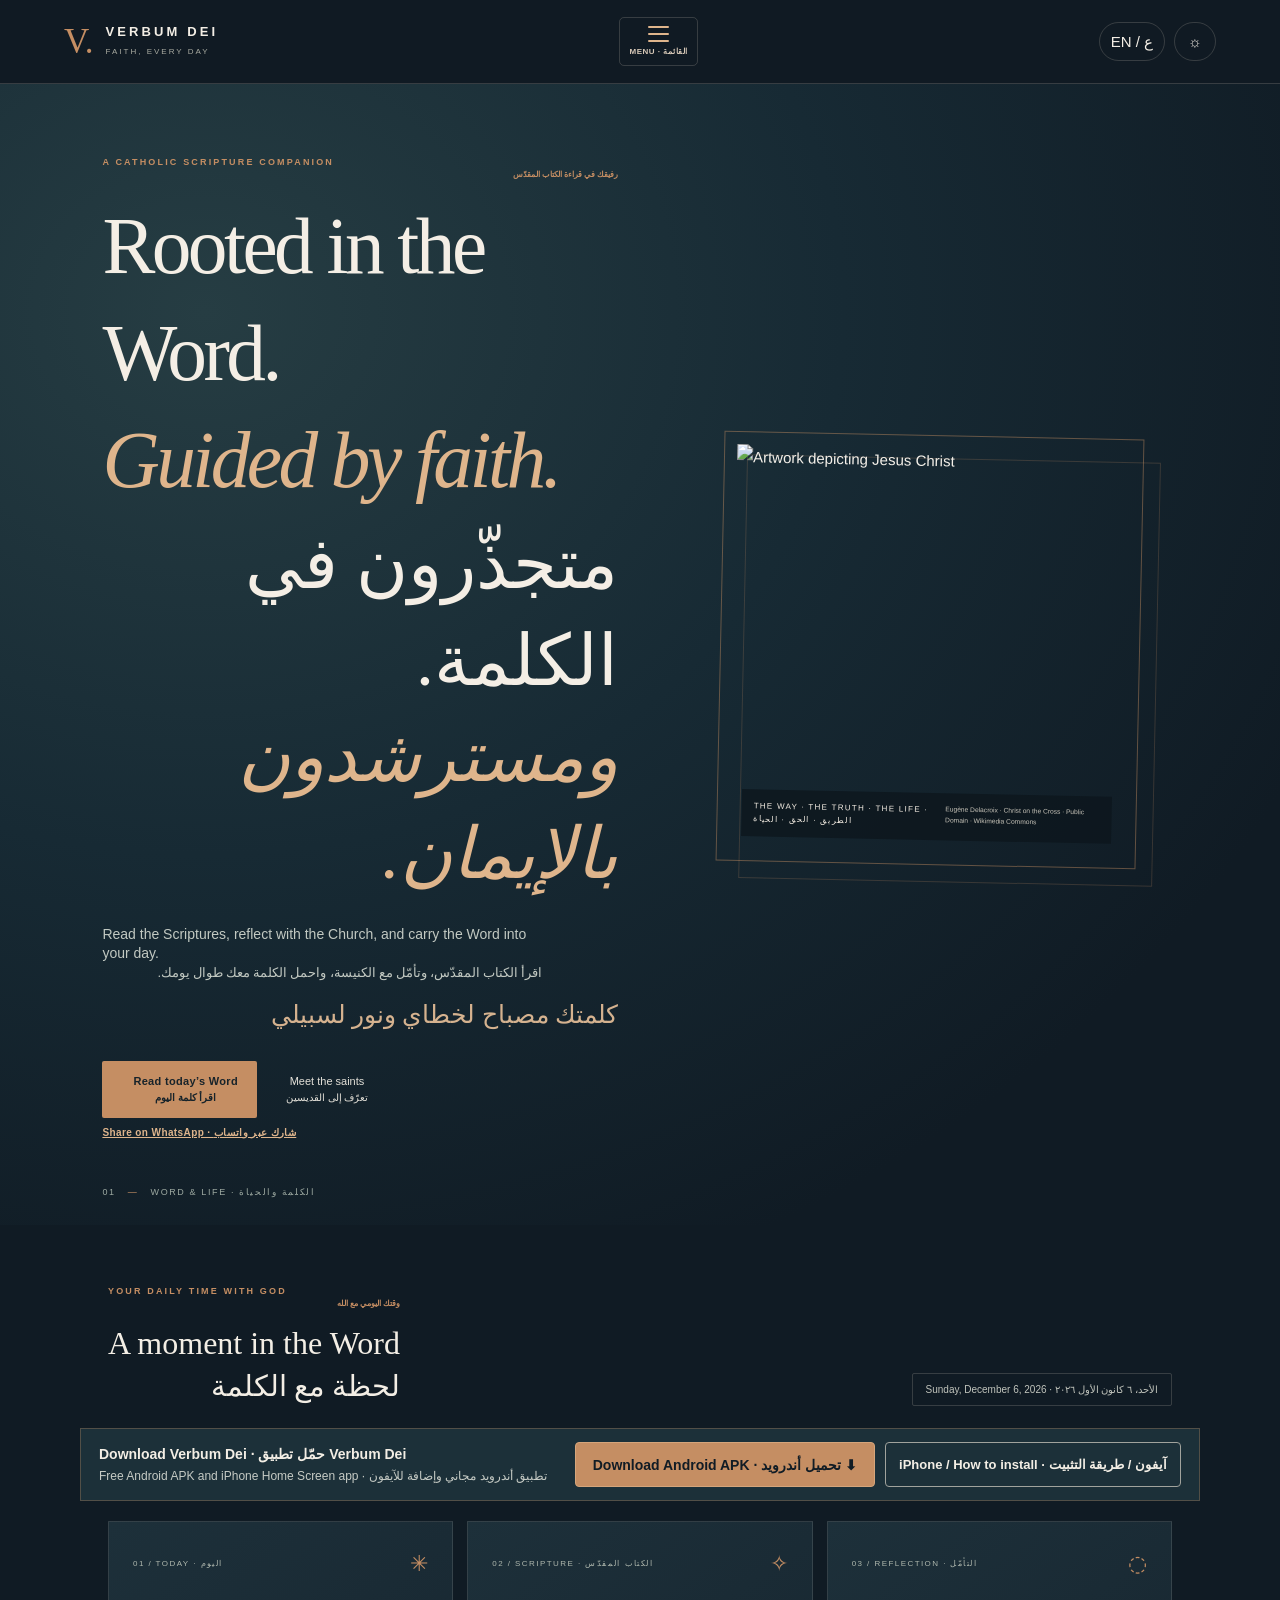
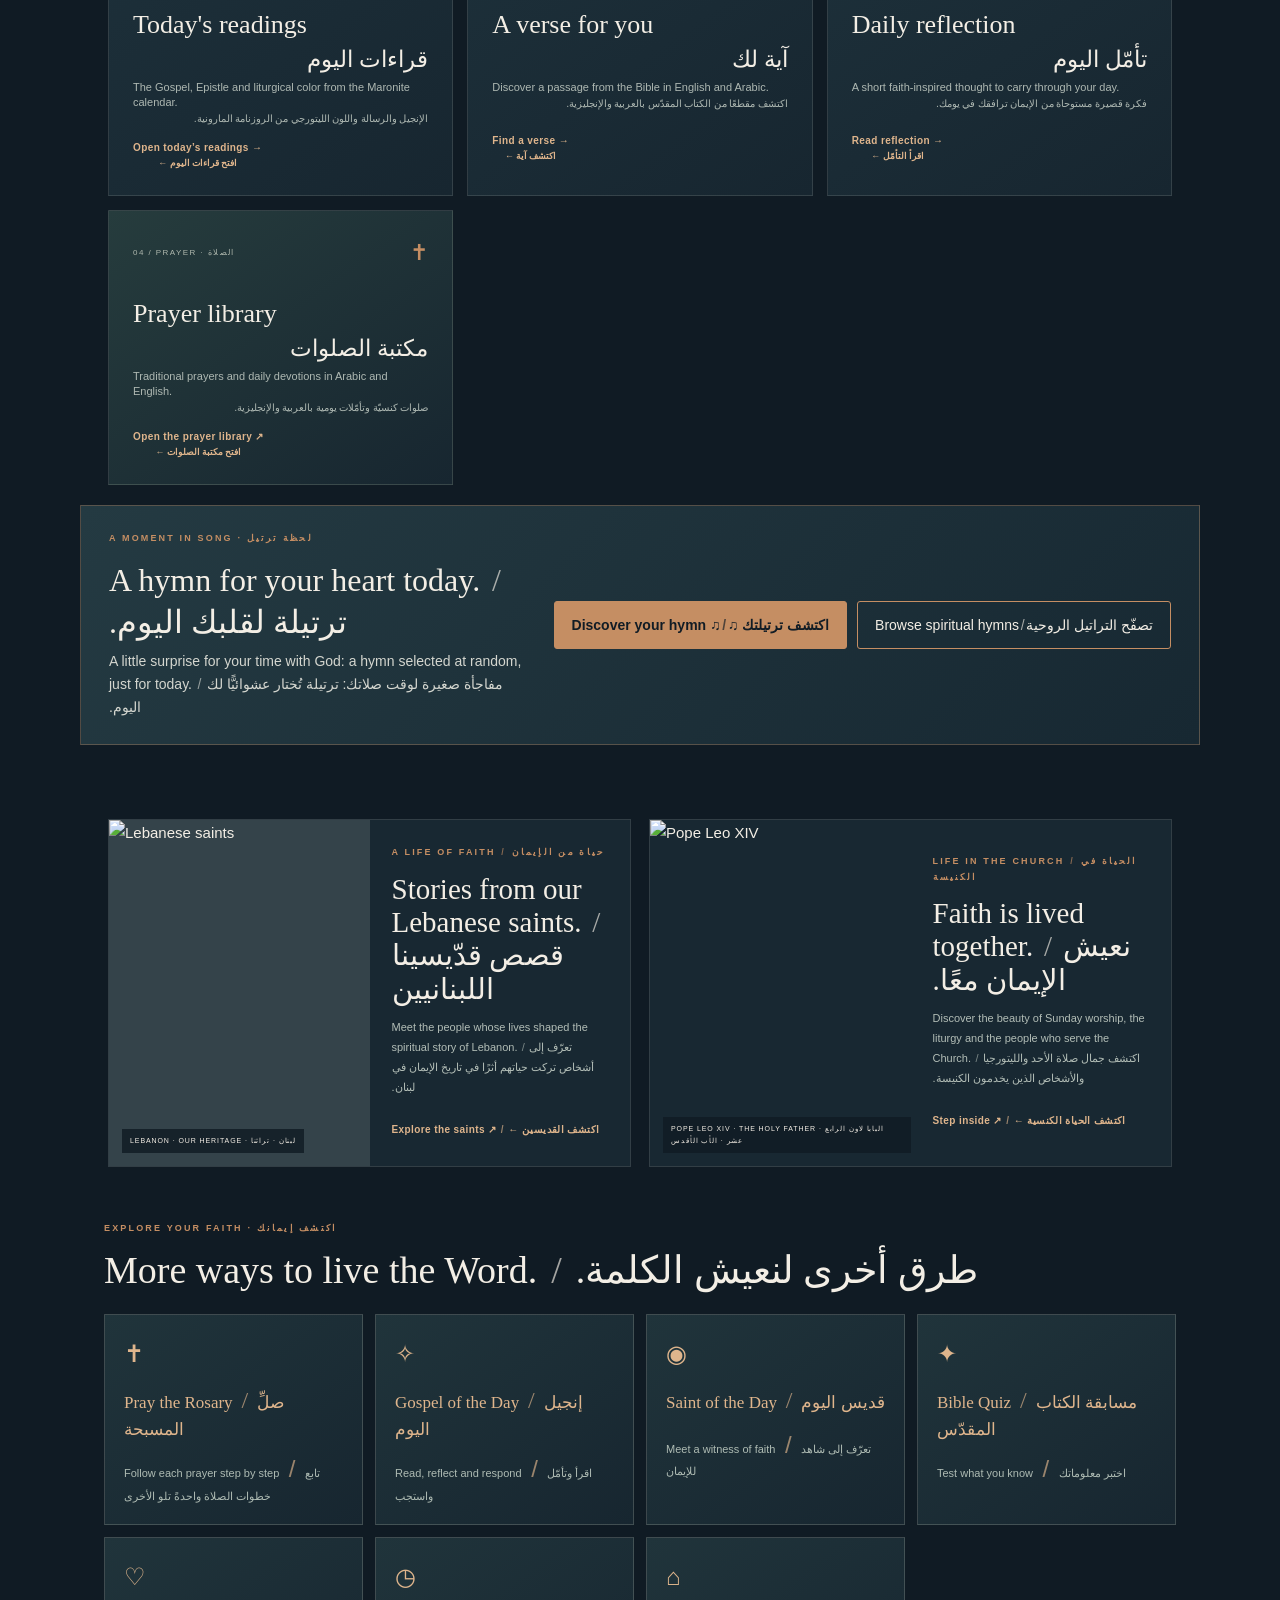
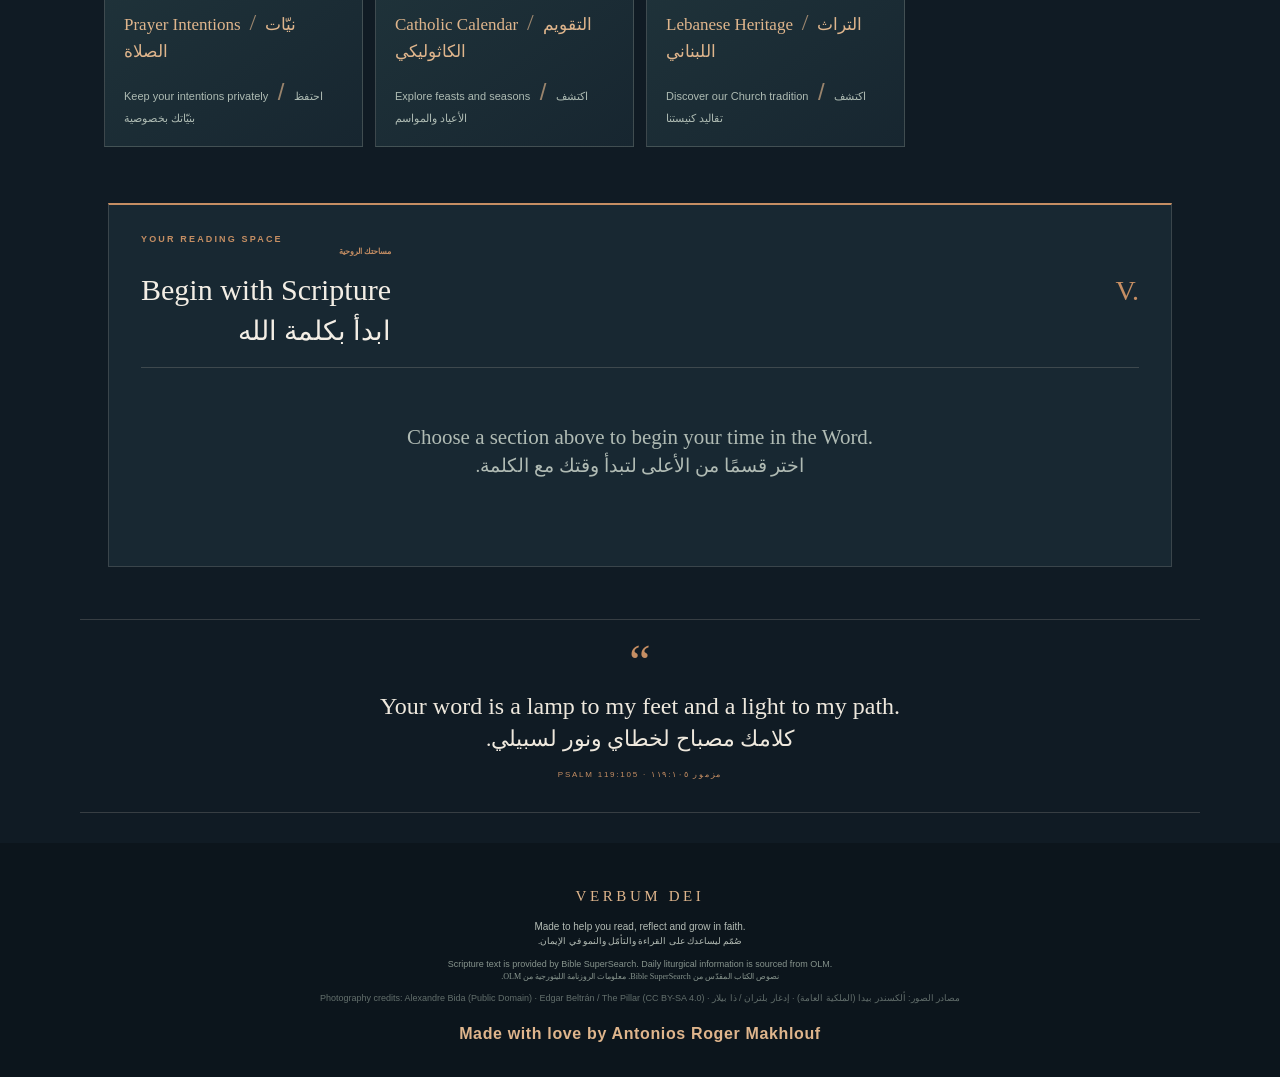
==== commit 278643d8: "Improve bilingual search metadata and WhatsApp sharing" ====
--- a/index.html
+++ b/index.html
@@ -11,8 +11,17 @@
   <meta name="apple-mobile-web-app-title" content="Verbum Dei">
   <meta name="apple-mobile-web-app-status-bar-style" content="default">
 
-  <meta name="description" content="Verbum Dei — Scripture, Maronite heritage, saints and prayer in Arabic and English.">
-  <title>Verbum Dei — A living faith companion</title>
+  <meta name="description" content="Daily Maronite Gospel and readings, bilingual Gospel reflections, Lebanese saints and Christian prayers. إنجيل اليوم بحسب التقويم الماروني، شرح الإنجيل، صلوات وقديسو لبنان بالعربية والإنكليزية.">
+  <link rel="canonical" href="https://byblestudylb.github.io/verbum-dei/">
+  <meta name="robots" content="index, follow">
+  <meta property="og:type" content="website">
+  <meta property="og:site_name" content="Verbum Dei">
+  <meta property="og:title" content="Verbum Dei | Daily Gospel · إنجيل اليوم">
+  <meta property="og:description" content="Daily Maronite readings, Gospel reflections, prayers and Lebanese saints in Arabic and English.">
+  <meta property="og:url" content="https://byblestudylb.github.io/verbum-dei/">
+  <meta property="og:image" content="https://byblestudylb.github.io/verbum-dei/icons/icon-192.png">
+  <meta name="twitter:card" content="summary">
+  <title>Verbum Dei | Daily Maronite Gospel · إنجيل اليوم</title>
   <link rel="preconnect" href="https://fonts.googleapis.com">
   <link rel="preconnect" href="https://fonts.gstatic.com" crossorigin>
   <link href="https://fonts.googleapis.com/css2?family=Amiri:wght@400;700&family=DM+Sans:wght@400;500;600;700&family=Playfair+Display:wght@500;600;700&display=swap" rel="stylesheet">
@@ -50,6 +59,7 @@
         <p class="hero-subtitle" data-i18n="heroSubtitle">Scripture for today. Stories rooted in Lebanon. A little space to pause, pray and begin again.</p>
         <p class="arabic-hero" lang="ar" dir="rtl">كلمتك مصباح لخطاي ونور لسبيلي</p>
         <div class="hero-actions"><button class="primary-button" data-action="daily" data-i18n="heroButton">Read today's Word <span>↗</span></button><button class="quiet-button" data-view="saints" data-i18n="saintsButton">Meet the saints</button></div>
+        <a class="text-button" href="https://wa.me/?text=Verbum%20Dei%20%E2%80%94%20Daily%20Gospel%20%C2%B7%20%D8%A5%D9%86%D8%AC%D9%8A%D9%84%20%D8%A7%D9%84%D9%8A%D9%88%D9%85%0Ahttps%3A%2F%2Fbyblestudylb.github.io%2Fverbum-dei%2F" target="_blank" rel="noopener noreferrer">Share on WhatsApp · شارك عبر واتساب</a>
       </div>
       <div class="hero-art">
         <img src="https://commons.wikimedia.org/wiki/Special:FilePath/Eug%C3%A8ne_Delacroix_%281798-1863%29_-_Christ_on_the_Cross_-_NG6433_-_National_Gallery.jpg?width=1000" alt="Jesus Christ, in a traditional public-domain painting" loading="eager">
